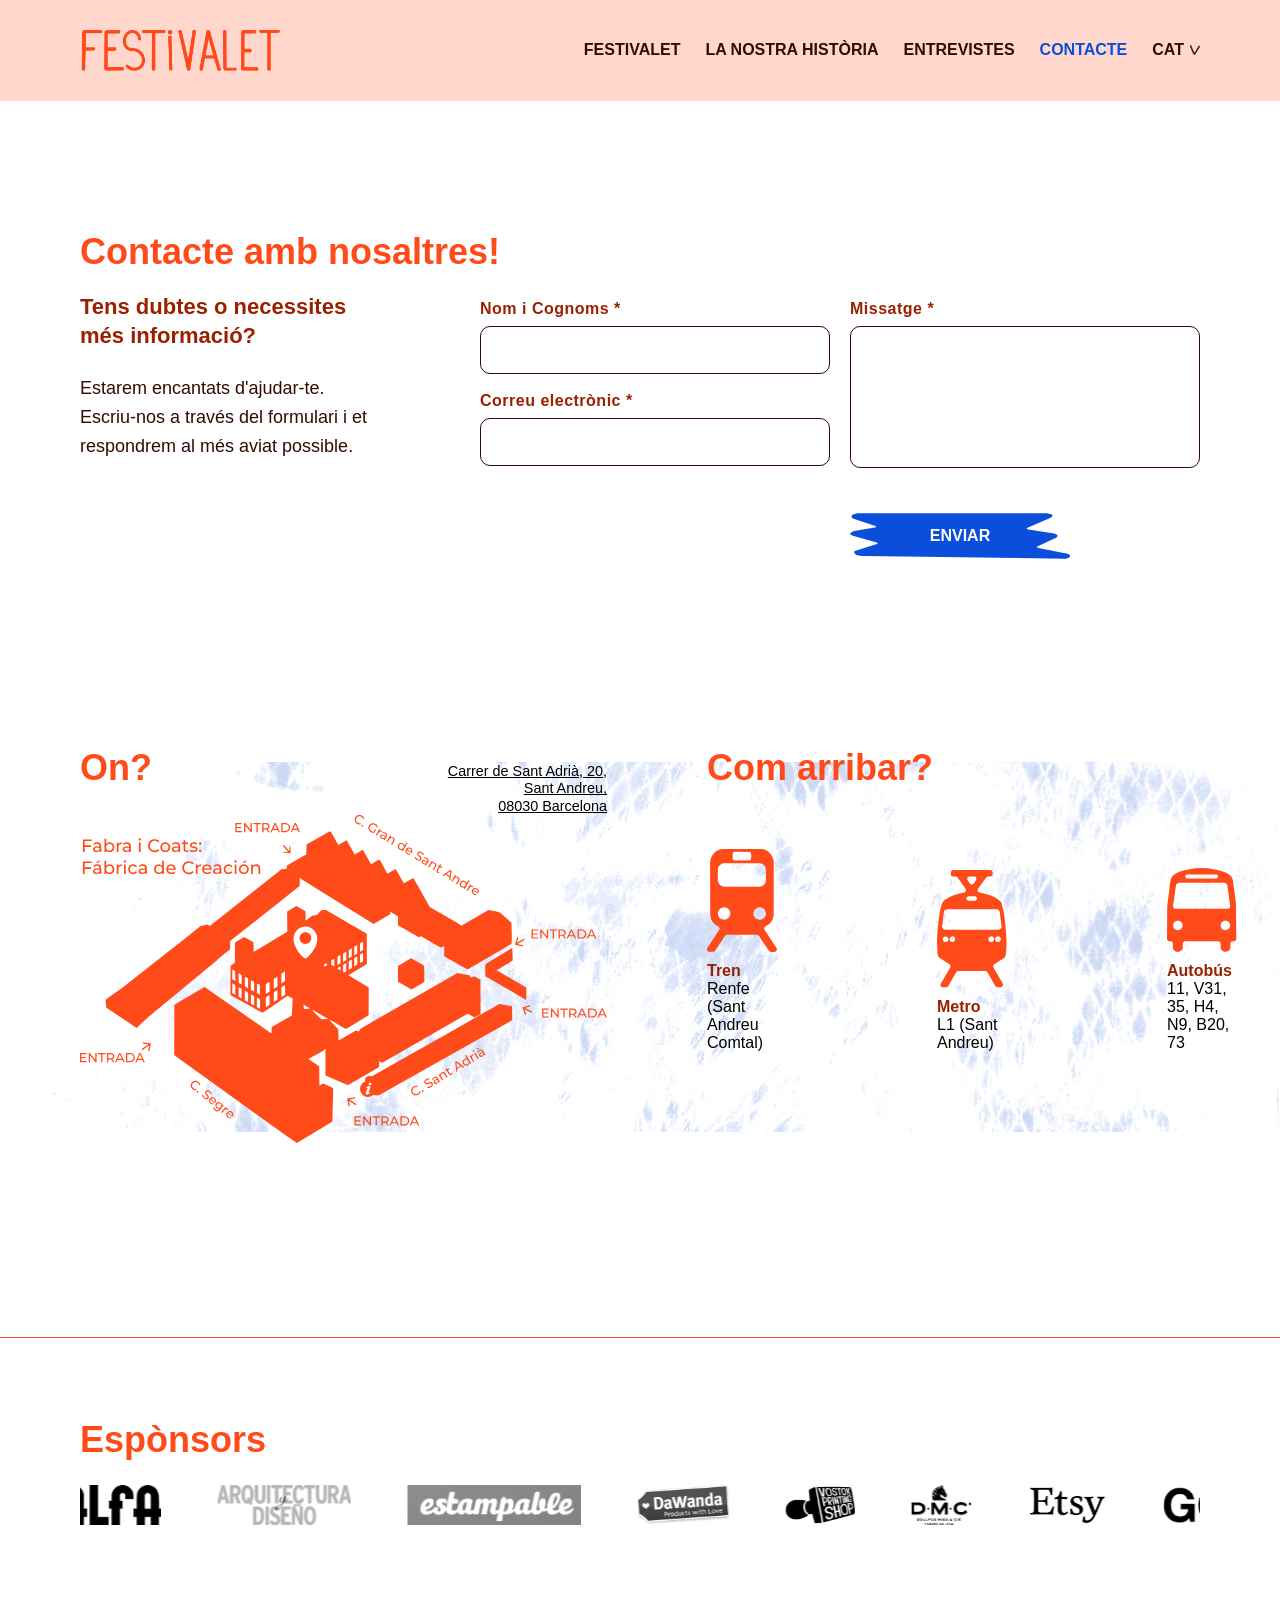
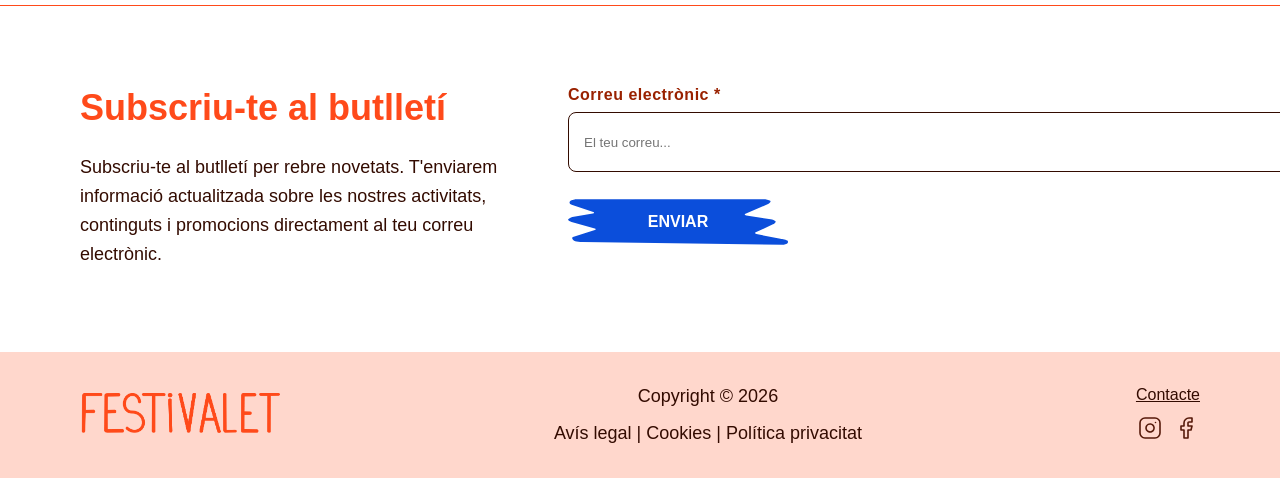
==== html/contacte.html @ 6e9b9a35 "web festivalet" ====
<!DOCTYPE html>
<html lang="en">
    <head>
       <meta charset="UTF-8">
       <meta name="viewport" content="width=device-width, initial-scale=1.0">
       <meta name="description" content="Festivalet - Fira artesanal el 12 i 13 de desembre de 10h a 20h">
       <meta name="author" content="Carlota">
       <title>Festivalet I Del 12 i 13 de desembre de 10h a 20h </title>
        <link rel="canonical" href="https://www.festivalet.cat/">

        <meta property="og:title" content="Festivalet">
        <meta property="og:url" content="https://www.festivalet.cat">
        <meta property="og:image" content="https://www.festivalet.cat/IMATGES/logo.png">

        <link rel="stylesheet" href="../css/contacte.css">
    </head>
    <body>
    
    
<header>
    <div class="logo">
        <a href="../index.html">
            <img src="../logo/logo.png" alt="Festivalet logo">
        </a>
    </div>

    <nav>

        <button class="menu-toggle">
            <span class="bar"></span>
            <span class="bar"></span>
            <span class="bar"></span>
        </button>

        <div class="nav-mobil">
            <ul class="nav-list-mobil">
                <li><a href="festivalet.html">FESTIVALET</a></li>
                <li><a href="historia.html">LA NOSTRA HISTÒRIA</a></li>
                <li><a href="entrevistes.html">ENTREVISTES</a></li>
                <li><a href="contacte.html" class="active">CONTACTE</a></li>
            </ul>
        </div>

        <ul class="nav-list">
            <li><a href="festivalet.html">FESTIVALET</a></li>
            <li><a href="historia.html">LA NOSTRA HISTÒRIA</a></li>
            <li><a href="entrevistes.html">ENTREVISTES</a></li>
            <li><a href="contacte.html" class="active">CONTACTE</a></li>

            <li class="dropdown-idioma">
                <a href="#" class="enllac-idioma">
                    CAT
                    <img src="../home/fletxa.svg" class="mini-icona" alt="Canviar idioma">
                </a>

                <ul class="submenu-idiomes">
                    <li><a href="index_es.html">ESP</a></li>
                    <li><a href="index_en.html">ENG</a></li>
                </ul>
            </li>
        </ul>

    </nav>
</header>
    
    
    
    <div class="contact-container">
    <!-- Columna 1 -->
    <div class="info-section">
        <h2>Contacte amb nosaltres!</h2>
        <sub><strong>Tens dubtes o necessites <br>més informació?</strong></sub>
        <p>Estarem encantats d'ajudar-te. <br>Escriu-nos a través del formulari i et respondrem al més aviat possible.</p>
    </div>

    <form class="form-section">
        <div class="inputs-column">
            <div class="form-group">
                <label>Nom i Cognoms <span>*</span></label>
                <input type="text" required>
            </div>
            <div class="form-group">
                <label>Correu electrònic <span>*</span></label>
                <input type="email" required>
            </div>
        </div>

        <div class="textarea-column">
            <div class="form-group">
                <label>Missatge <span>*</span></label>
                <textarea required></textarea>
            </div>
            
            <div class="button-container">
                <button type="submit" class="btn-custom">ENVIAR</button>
            </div>
        </div>
        <div id="thanksforjoining" class="hidden-message">
            <sub>¡Enviat correctament!</sub> <br>
            <p>Gràcies per sumar-te al Festivalet!</p>
        </div>
    </form>
</div>
   
  <!-- SECCIÓ ON -->
<section class="ubicacio-transport">
  
  <!-- BLOC ESQUERRA: ON -->
  <div class="bloc-esquerra">
    <div class="header-on">
      <h2>On?</h2>
      <address>
        Carrer de Sant Adrià, 20,<br>
        Sant Andreu,<br>
        08030 Barcelona
      </address>
    </div>
    <div class="mapa-isometric">
      <img src="../festivalet/mapa.svg" alt="Mapa">
    </div>
  </div>

  <!-- BLOC DRETA: COM ARRIBAR -->
  <div class="bloc-dreta">
    <h2>Com arribar?</h2>
    <div class="transports-flex">
      <div class="transport-item">
        <img src="../festivalet/tren.svg" class="icona-transport">
        <div class="transport-text"><strong>Tren</strong><span>Renfe (Sant Andreu Comtal)</span></div>
      </div>
      <div class="transport-item">
        <img src="../festivalet/metro.svg" class="icona-transport">
        <div class="transport-text"><strong>Metro</strong><span>L1 (Sant Andreu)</span></div>
      </div>
      <div class="transport-item">
        <img src="../festivalet/bus.svg" class="icona-transport">
        <div class="transport-text"><strong>Autobús</strong><span class="linies-bus">
  11, V31, 35, H4,
 N9, B20, 73
</span></div>
      </div>
    </div>
  </div>

</section>
    
<!-- SPONSORS -->
<section class="sponsors">
    <h2>Espònsors</h2>
    <div class="sponsors-wrapper">
        <div class="logos">
            <img src="../esponsors/esponsors_1.svg">
            <img src="../esponsors/esponsors_2.svg">
            <img src="../esponsors/esponsors_3.svg">
            <img src="../esponsors/esponsors_4.svg">
            <img src="../esponsors/esponsors_5.svg">
            <img src="../esponsors/esponsors_6.svg">
            <img src="../esponsors/esponsors_7.svg">
            <img src="../esponsors/esponsors_8.svg">
            <img src="../esponsors/esponsors_9.svg">
            <img src="../esponsors/esponsors_10.svg">
            <img src="../esponsors/esponsors_11.svg">
            <img src="../esponsors/esponsors_12.svg">
            <img src="../esponsors/esponsors_13.svg">
            <img src="../esponsors/esponsors_14.svg">
            <img src="../esponsors/esponsors_15.svg">
            <img src="../esponsors/esponsors_16.svg">
            <img src="../esponsors/esponsors_17.svg">
        </div>
    </div>
</section>

<!-- NEWLETTER -->
<section class="newsletter">
    <div class="newsletter-left">
        <h2>Subscriu-te al butlletí</h2>
        <p>Subscriu-te al butlletí per rebre novetats. T'enviarem informació actualitzada sobre les nostres activitats, continguts i promocions directament al teu correu electrònic.</p>
    </div>
    
    <div class="newsletter-right">
        <form id="newsletterForm">
            <label for="emailInput">Correu electrònic *</label>
            <div class="form-row">
                <input type="email" id="emailInput" placeholder="El teu correu..." required>
                <button type="submit" class="btn-custom">ENVIAR</button>
            </div>
        </form>

        <p id="thankYouMessage" style="display:none;">
            Gràcies per subscriure-te!
        </p>
    </div>
</section>

<!-- FOTTER -->
<footer>
    <div class="footer-left">
        <a href="../index.html">
            <img src="../logo/logo.png" alt="Festivalet logo">
        </a>
    </div>

    <div class="footer-center">
        <p>Copyright © 2026</p>
        <p>
        <a href="error.html" class="footer-link">Avís legal</a> | 
        <a href="error.html" class="footer-link">Cookies</a> | 
        <a href="error.html" class="footer-link">Política privacitat</a>
    </p>
    </div>

    <div class="footer-right">
        <a href="contacte.html" class="footer-link">Contacte</a>
        <div class="social-icons">
            <a href="https://www.instagram.com/festivaletbcn/" target="_blank" rel="noopener noreferrer">
                <img src="../icones/instagram.svg" alt="Instagram">
            </a>
            <a href="https://www.facebook.com/festivalet" target="_blank" rel="noopener noreferrer">
                <img src="../icones/facebook.svg" alt="Facebook">
            </a>
        </div>
    </div>
</footer>

<script src="../jss/contacte.js"></script>
       
       
        
    </body>
</html>
---- css/contacte.css ----
/* =========================================
   VARIABLES I CONFIGURACIÓ GENERAL
   ========================================= */
:root {
  --marro-fosc: #330B00;
  --taronja-viu: #FF4A1A;
  --blanc: #FFFFFF;
  --teula: #992100;
  --carn-clar: #FFD7CC;
  --blau-electric: #0B4EDB;
  --blau-clar: #CFDDFC;
}

* {
  margin: 0;
  padding: 0;
  box-sizing: border-box;
}

html,
body {
  width: 100%;
  overflow-x: hidden;
}

body {
  font-family: 'Montserrat', sans-serif;
}

.btn-custom {
  width: 180px;
  height: 52px;
  margin-top: 20px;
  margin-bottom: 20px;
  background-image: url("../icones/boto.svg");
  background-size: contain;
  background-position: center;
  background-repeat: no-repeat;
  border: none;
  background-color: transparent;
  display: flex;
  align-items: center;
  justify-content: center;
  color: white;
  font-size: 14px;
  font-weight: 700;
  text-decoration: none;
  cursor: pointer;
  transition: transform 0.3s ease,
              opacity 0.3s ease,
              filter 0.3s ease;
}

.info-icon {
  width: 80px;
  height: auto;
  margin-top: 20px;
  margin-bottom: 20px;
  display: block;
  cursor: pointer;
  transition: transform 0.3s ease,
              opacity 0.3s ease,
              filter 0.3s ease;
}

.info-icon:hover {
  transform: scale(1.05);
  opacity: 0.9;
}

.btn-custom,
.wrapper-centrat {
  width: 180px;
  height: 52px;
  margin-top: 20px;
  margin-bottom: 20px;
  background-image: url("../icones/boto.svg");
  background-size: contain;
  background-position: center;
  background-repeat: no-repeat;
  border: none;
  background-color: transparent;
  display: flex;
  align-items: center;
  justify-content: center;
  color: white;
  font-size: 14px;
  font-weight: 700;
  text-decoration: none;
  cursor: pointer;
  transition: transform 0.3s ease,
              opacity 0.3s ease,
              filter 0.3s ease;
}

.wrapper-centrat {
  margin-left: auto;
  margin-right: auto;
}

a {
  color: var(--marro-fosc);
  transition: color 0.3s ease;
}

a:hover {
  color: var(--taronja-viu);
}

/* =========================================
   CONTENIDOR GLOBAL
   ========================================= */

:root {
  --marge-lateral: 80px;
  --espai-seccions: 80px;
}

/* =========================================
   MARGES GLOBALS
   ========================================= */

section,
footer {
  padding-left: var(--marge-lateral);
  padding-right: var(--marge-lateral);
}

section {
  padding-top: var(--espai-seccions);
  padding-bottom: var(--espai-seccions);
}

header {
  padding: 30px var(--marge-lateral);
}

/* =========================================
   ESTILS TEXTOS GENERALS
   ========================================= */
h1 {
  color: var(--blanc);
  font-size: 100px;
  font-weight: 700;
  line-height: 1.1;
  margin-bottom: 24px;
  text-transform: lowercase !important;
}

h2 {
  color: var(--taronja-viu);
  font-size: 36px;
  font-weight: 600;
  margin-bottom: 24px;
  text-align: left;
  line-height: 1.2;
}

sub {
  color: var(--teula);
  font-size: 22px;
  font-weight: 600;
  margin-bottom: 24px;
  display: block;
  text-align: center;
  line-height: 1.3;
}

label {
  color: var(--teula);
  font-size: 16px;
  font-weight: 600;
  margin-bottom: 8px;
  display: block;
  letter-spacing: 0.5px;
}

p {
  color: var(--marro-fosc);
  font-size: 18px;
  font-weight: 400;
  margin-bottom: 20px;
  line-height: 1.6;
}

p:last-child,
h2:last-child {
  margin-bottom: 0;
}

.date,
figcaption {
  font-size: 16px;
  font-weight: 600;
  color: var(--taronja-viu);
  text-transform: uppercase;
  letter-spacing: 1px;
}

/* =========================================
  HEADER I NAVEGACIÓ
   ========================================= */
header {
  background-color: var(--carn-clar);
  display: flex;
  justify-content: space-between;
  align-items: center;
  padding: 30px 80px; 
  position: fixed; 
  top: 0; 
  left: 0;
  width: 100%;
  z-index: 1000;
  box-sizing: border-box; 
}

.logo img {
  max-width: 200px;
  height: auto;
  display: block;
}

.logo a {
  display: block;
  text-decoration: none;
  border: none;
  outline: none;
}

.logo img {
  cursor: pointer;
}

nav ul {
  display: flex;
  align-items: center;
  list-style: none;
}

nav ul li {
  margin-left: 25px;
  position: relative;
}

nav ul li a {
  text-decoration: none;
  font-size: 16px;
  font-weight: 600;
  color: var(--marro-fosc);
  transition: color 0.3s ease; 
}

nav ul li a:hover {
  color: var(--blau-electric);
}

.nav-list {
  display: flex;
  align-items: center;
  list-style: none;
}

.nav-list li {
  margin-left: 25px;
}

.nav-list li a.active, 
.nav-list-mobil li a.active {
  color: var(--blau-electric) !important;
  font-weight: 600;
}

.dropdown-idioma:hover .enllac-idioma {
  color: var(--blau-electric);
}

.enllac-idioma {
  display: flex;
  align-items: center;
  cursor: pointer;
}

.mini-icona {
  width: 10px;
  margin-left: 6px;
  transition: transform 0.3s;
}

.submenu-idiomes {
  display: none;
  position: absolute;
  top: 100%;
  right: 0;
  background-color: var(--carn-clar);
  list-style: none;
  padding: 10px 0;
  min-width: 80px;
  border-radius: 4px;
}

.submenu-idiomes li a {
  padding: 8px 15px;
  display: block;
  text-decoration: none;
  color: inherit;
  transition: color 0.3s ease; 
}

.submenu-idiomes li a:hover {
  background-color: transparent;
  color: var(--blau-electric); 
}

.dropdown-idioma:hover .submenu-idiomes {
  display: block;
}

.dropdown-idioma:hover .mini-icona {
  transform: rotate(180deg);
}

.menu-toggle, .nav-mobil {
  display: none;
}


/* =========================================
   SECCIÓ CONTACTE
   ========================================= */

.contact-container {
  display: flex;
  justify-content: space-between;
  align-items: flex-start;
  gap: 40px;
  padding-left: var(--marge-lateral);
  padding-right: var(--marge-lateral);
  padding-top: var(--espai-seccions);
  padding-bottom: var(--espai-seccions);
  margin-top: 150px;
}

/* TEXT ESQUERRA */

.info-section {
  flex: 1;
  max-width: 360px;
}

.info-section h2 {
  color: var(--taronja-viu);
  margin-bottom: 20px;
  font-weight: 600;
  white-space: nowrap;
}

.info-section sub {
  display: block;
  color: var(--teula);
  margin-bottom: 24px;
  text-align: left;
  font-weight: 500;
}

.info-section p {
  color: var(--marro-fosc);
}

/* =========================================
   FORMULARI
   ========================================= */

.form-section {
  flex: 2.5;
  display: grid;
  grid-template-columns: 1fr 1fr;
  gap: 20px;
  width: 100%;
  margin-top: 70px;
}

/* COLUMNES */

.inputs-column,
.textarea-column {
  display: flex;
  flex-direction: column;
  gap: 18px;
}

/* LABELS */

.form-group label {
  color: var(--teula);
  font-size: 16px;
  font-weight: 600;
  margin-bottom: 8px;
  display: block;
}

/* INPUTS */

.form-section input,
.form-section textarea {
  width: 100%;
  border: 1px solid var(--marro-fosc);
  border-radius: 10px;
  padding: 14px 16px;
  background: transparent;
  font-size: 16px;
  font-family: inherit;
  outline: none;
  box-sizing: border-box;
}

.form-section input:focus,
.form-section textarea:focus {
  border-color: var(--blau-electric);
}

/* TEXTAREA */

.form-section textarea {
  height: 142px;
  resize: none;
}

/* BOTÓ */

.button-container {
  display: flex;
  justify-content: flex-start;
  margin-top: -4px;
}

.btn-custom {
  width: 220px;
  height: 60px;
  background-image: url("../icones/boto.svg");
  background-size: 100% 100%;
  background-repeat: no-repeat;
  background-color: transparent;
  border: none;
  color: var(--blanc);
  font-size: 16px;
  font-weight: 700;
  cursor: pointer;
  display: flex;
  align-items: center;
  justify-content: center;
}

.btn-custom:hover {
  opacity: 0.8;
}

/* MISSATGE */

#thanksforjoining {
  display: none;
  flex-direction: column;
  align-items: flex-start;
  gap: 0;
  margin-top: 40px;
}

#thanksforjoining h3,
#thanksforjoining p {
  margin: 0;
}

/* =========================================
   UBICACIÓ TRANSPORT
   ========================================= */
.ubicacio-transport {
  display: flex;
  flex-direction: row;
  justify-content: flex-start; 
  align-items: flex-start;
  gap: 100px !important; 
  background-image: url('../festivalet/fons.svg');
  background-size: contain;
  background-repeat: no-repeat;
  background-position: center;
  padding-top: var(--espai-seccions);
  padding-bottom: var(--espai-seccions);
  min-height: 400px;
  text-align: left;
}

.header-inline {
  display: flex;
  align-items: flex-start;
  gap: 5px;
  margin-bottom: 20px;
}

.columna-on, .columna-arribar {
  flex: 1; 
}

address {
  font-style: normal;
  text-decoration: underline;
  font-size: 0.9rem;
  line-height: 1.2;
  text-align: right;
  margin-top: -50px;    
  margin-left: 350px;
  display: block;
}

.transports-flex {
  display: flex;
  flex-wrap: nowrap; 
  gap: 160px;
  margin-top: 60px; 
  align-items: flex-end;
}

.transport-item {
  display: flex;
  flex-direction: column;
  align-items: flex-start;
  gap: 10px;
}

.icona-transport {
  width: 70px;
  height: auto;
}

.transport-text strong {
  display: block;
  color: var(--teula);
}

/* =========================================
   SPONSORS
   ========================================= */
.sponsors {
  border-top: 1px solid var(--taronja-viu);
  margin-top: 110px;
}

.sponsors-wrapper {
  overflow: hidden;
}

.logos {
  display: flex;
  gap: 56px;
  width: max-content;
}

.logos img {
  height: 40px;
}

@keyframes sponsors-scroll {
  from {
    transform: translateX(0);
  }

  to {
    transform: translateX(-50%);
  }
}

/* =========================================
   NEWSLETTER
   ========================================= */
.newsletter {
  display: flex;
  gap: 40px;

  border-top: 1px solid var(--taronja-viu);
}

.newsletter-left {
  flex: 0 0 40%;
}

.newsletter-right {
  flex: 1;
  max-width: 500px;
}

.newsletter-right input {
  width: 174%;
  height: 60px;
  border: 1px solid var(--marro-fosc);
  border-radius: 8px;
  padding: 0 15px;
}

/* =========================================
   FOOTER
   ========================================= */
footer {
  background-color: var(--carn-clar);
  display: flex;
  justify-content: space-between;
  align-items: center;
  padding: 30px 80px;
}

.footer-left img {
  width: 200px;
  height: auto;
}

.footer-center {
  display: flex;
  flex-direction: column;
  align-items: center;
  justify-content: center;
  text-align: center;
  gap: 8px;
}

.footer-center p {
  margin: 0;
}

.footer-center a {
  color: var(--marro-fosc);
  text-decoration: none;
  transition: color 0.3s ease;
}

.footer-center a:hover {
  color: var(--taronja-viu);
}

.footer-right {
  display: flex;
  flex-direction: column;
  align-items: center;
  justify-content: center;
  gap: 12px;
  text-align: center;
}

.social-icons {
  display: flex;
  align-items: center;
  justify-content: center;
  gap: 12px;
}

@media screen and (max-width: 1024px) and (min-width: 431px) {

  header,
  section,
  footer,
  .festivalet,
  .festivalet-entrada,
  .festivalet-participants,
  .festivalet-gastronomia,
  .ubicacio-transport,
  .allotjaments-section,
  .faqs-section,
  .newsletter,
  .contact-container,
  .sponsors,
  .footer {
    padding-left: 40px !important;
    padding-right: 40px !important;
    margin-left: 0;
    margin-right: 0;
  }

  header {
    display: flex;
    justify-content: space-between;
    align-items: center;

    height: 70px;
    width: 100%;

    padding-left: 40px !important;
    padding-right: 40px !important;

    position: fixed;
    top: 0;
    left: 0;

    background-color: var(--carn-clar);

    z-index: 2001;

    box-sizing: border-box;
  }

  .logo img {
    width: clamp(150px, 18vw, 190px);
    max-width: 190px;
    height: auto;
  }

  .nav-list {
    display: flex !important;
    align-items: center;
    justify-content: flex-end;

    gap: clamp(10px, 2vw, 22px);

    list-style: none;

    margin: 0;
    padding: 0;
  }

  .nav-list li {
    margin: 0;
  }

  .nav-list li a {
    font-size: clamp(11px, 1.3vw, 13px);

    text-decoration: none;
    color: var(--marro-fosc);

    font-weight: 600;
    text-transform: uppercase;
  }

  .menu-toggle,
  .nav-mobil {
    display: none !important;
  }

  .contact-container {
    display: block;

    padding: 20px 80px 50px 80px;

    margin-top: 170px;
  }

  .info-section {
    max-width: 100%;
  }

  .info-section h2 {
    font-size: 36px;

    white-space: normal;

    margin-bottom: 18px;
  }

  .info-section sub {
    text-align: left;

    font-size: 18px;

    margin-bottom: 18px;
  }

  .info-section p {
    font-size: 16px;

    max-width: 850px;
  }

  .form-section {
    display: grid;

    grid-template-columns: 1fr 1fr;

    gap: 24px;

    margin-top: 45px;
  }

  .form-section textarea {
    height: 138px;
  }

  .button-container {
    justify-content: flex-start;

    margin-top: 0;
  }

  #thanksforjoining {
    display: none;
  }

  /* =========================================
     UBICACIÓ I TRANSPORT
     ========================================= */

  .ubicacio-transport {
    display: flex;
    flex-direction: column;

    gap: clamp(80px, 12vw, 180px);

    margin-top: 40px;

    padding-bottom: 40px;

    padding-left: clamp(8px, 2vw, 20px);
    padding-right: clamp(8px, 2vw, 20px);

    overflow: hidden;

    box-sizing: border-box;

    background-image: url('../contacte/fons.svg');
    background-size: cover;
    background-position: center;
    background-repeat: no-repeat;
  }

  /* ON */

  .header-inline {
    display: grid;

    grid-template-columns: 1fr auto 1fr;

    align-items: start;

    width: 100%;
    max-width: 900px;

    margin-bottom: clamp(40px, 8vw, 120px);
  }

  /* TÍTOL */

  .header-inline h2 {
    justify-self: start;

    margin: 0;
    margin-left: 40px;
  }

  /* ADREÇA */

  address {
    justify-self: end;

    margin-left: auto;
    margin-right: -250px;

    max-width: 220px;

    text-align: right;
    line-height: 1.3;

    font-style: normal;

    margin-top: -60px;
  }

  /* MAPA */

  .mapa-isometric {
    display: flex;
    justify-content: center;

    width: 100%;

    margin-left: 130px;
  }

  .mapa-isometric img {
    width: min(420px, 95%);
    height: auto;

    display: block;
  }

  /* COM ARRIBAR */

  .columna-arribar {
    margin-top: clamp(60px, 10vw, 160px);
  }

  /* TRANSPORTS */

  .transports-flex {
    display: flex;

    justify-content: space-between;
    align-items: flex-end;

    flex-wrap: nowrap;

    width: 100%;

    padding-left: clamp(30px, 6vw, 140px);
    padding-right: clamp(30px, 6vw, 140px);

    margin-top: 60px;
  }

  /* COLOR TREN METRO BUS */

  .transport-text strong {
    color: var(--teula);
  }

  /* ITEMS */

  .transport-item {
    flex: 0 1 auto;

    min-width: 90px;
    max-width: 180px;

    display: flex;
    flex-direction: column;
    align-items: center;

    text-align: center;
  }

  /* ICONES FIXES */

  .icona-transport {
    width: clamp(60px, 8vw, 90px);

    height: auto;
  }

  /* =========================================
     NEWSLETTER
     ========================================= */

  .newsletter {
    display: flex !important;
    flex-direction: column !important;

    gap: 40px;

    padding-top: 50px;
    padding-bottom: 50px !important;
  }

  .newsletter-left,
  .newsletter-right {
    width: 100%;
    max-width: 100%;
  }

  .newsletter-right {
    margin-top: 0;
  }

  .newsletter-right input {
    width: 100%;
  }

  /* --- BOTONS --- */

  .btn-custom,
  .wrapper-centrat {
    width: 220px;
    height: 65px;
  }

  .btn-custom:hover,
  .wrapper-centrat:hover {
    filter: brightness(1.1);
  }

  .info-icon:hover {
    transform: scale(1.08);
  }
}


@media (max-width: 430px) {

  /* =========================================
     AJUSTOS GENERALS
     ========================================= */

  header,
  section,
  footer,
  .festivalet,
  .fira,
  .entrevistes,
  .sponsors,
  .newsletter {
    padding-left: 20px !important;
    padding-right: 20px !important;
    width: 100% !important;
    box-sizing: border-box !important;
  }

  h1 {
    font-size: 35px;
    word-wrap: break-word;
  }

  h2 {
    font-size: 28px;
    line-height: 1.2;
  }

  p {
    font-size: 16px;
  }

  sub {
    display: block;
    color: var(--teula);
    font-size: 20px;
    font-weight: 600;
    line-height: 1.2;
    text-align: center;
    margin-bottom: 20px;
    padding: 0;
  }

  label {
    display: block;
    color: var(--teula);
    font-size: 15px;
    font-weight: 600;
    line-height: 1.4;
    letter-spacing: 0.3px;
    margin-bottom: 6px;
    padding: 0;
  }

  .text-ordinador {
    display: none !important;
  }

  .text-mobil {
    display: block !important;
  }

  section,
  .seccio-on,
  .seccio-arribar,
  .contact-container {
    margin-bottom: 80px !important;
  }

  /* =========================================
     LOGO NAV
     ========================================= */

  .logo img {
    width: 150px;
    max-width: 150px;
  }

  .nav-list {
    display: none !important;
  }

  /* =========================================
     HEADER
     ========================================= */

  header {
    display: flex;
    justify-content: space-between;
    align-items: center;
    height: 65px;
    position: fixed;
    background-color: var(--carn-clar);
    z-index: 2001;
  }

  .menu-toggle {
    display: flex;
    flex-direction: column;
    justify-content: space-between;
    width: 25px;
    height: 18px;
    background: transparent;
    border: none;
    cursor: pointer;
    padding: 0;
    position: relative;
    z-index: 2005;
  }

  .menu-toggle .bar {
    display: block;
    width: 100%;
    height: 2px;
    background-color: var(--marro-fosc);
    border-radius: 5px;
    transition: all 0.3s ease-in-out;
  }

  .menu-toggle.active .bar:nth-child(1) {
    transform: translateY(8px) rotate(45deg);
  }

  .menu-toggle.active .bar:nth-child(2) {
    opacity: 0;
  }

  .menu-toggle.active .bar:nth-child(3) {
    transform: translateY(-8px) rotate(-45deg);
  }

  .nav-mobil {
    position: absolute;
    top: 65px;
    left: 0;
    width: 100%;
    background-color: var(--carn-clar);
    display: flex;
    flex-direction: column;
    align-items: center;
    max-height: 0;
    overflow: hidden;
    opacity: 0;
    transition:
      max-height 0.5s ease-in-out,
      opacity 0.3s ease;
    pointer-events: none;
    z-index: 2000;
  }

  .nav-mobil.active {
    max-height: 500px;
    opacity: 1;
    pointer-events: auto;
    padding: 40px 0;
    border-bottom-left-radius: 24px;
    border-bottom-right-radius: 24px;
  }

  .nav-list-mobil {
    list-style: none;
    padding: 0;
    margin: 0;
    display: flex;
    flex-direction: column;
    gap: 30px;
    text-align: center;
  }

  .nav-list-mobil li a {
    display: block;
    text-decoration: none;
    color: var(--marro-fosc) !important;
    font-size: 18px;
    font-weight: 600;
    text-transform: uppercase;
    transition: all 0.3s ease;
  }

  .nav-list-mobil li a:hover,
  .nav-list-mobil li a:active {
    color: var(--blau-electric) !important;
    transform: scale(1.05);
  }

  /* =========================================
     UBICACIÓ I TRANSPORT
     ========================================= */

  .ubicacio-transport {
    display: flex;
    flex-direction: column;
    align-items: center;
    text-align: center;
    width: 100%;
    padding: 80px 40px;
    overflow: hidden;

    background-image: url('../contacte/fons.svg');
    background-size: cover;
    background-position: center;
    background-repeat: no-repeat;
  }

  .header-on {
    display: flex;
    flex-direction: column;
    align-items: center;
    width: 100%;
    margin-bottom: 30px;
    padding: 0 10px;
  }

  .header-on h2,
  .bloc-dreta h2 {
    color: var(--taronja-viu);
    font-size: 2.2rem !important;
    line-height: 1.1;
    margin: 0 0 10px 0;
    word-wrap: break-word;
    overflow-wrap: break-word;
    width: 100%;
    margin-left: 120px;
  }

  .header-on address {
    text-align: right;
    align-self: flex-end;
    font-style: normal;
    text-decoration: underline;
    font-size: 0.95rem;
    line-height: 1.4;
    color: var(--marro-fosc);
    width: 100%;
    max-width: 250px;
    margin-right: 60px;
  }

  .mapa-isometric {
    width: 100%;
    max-width: 400px;
    display: flex;
    justify-content: center;
    margin: 40px auto;
  }

  .mapa-isometric img {
    width: 90%;
    height: auto;
    display: block;
    object-fit: contain;
  }

  .bloc-dreta {
    display: flex;
    flex-direction: column;
    align-items: center;
    width: 100%;
  }

  .transports-flex {
    display: flex;
    flex-direction: row;
    overflow-x: auto;
    scroll-snap-type: x mandatory;
    -webkit-overflow-scrolling: touch;
    scrollbar-width: none;
    width: 100%;
    margin: 0;
    padding-bottom: 20px;
  }

  .transports-flex::-webkit-scrollbar {
    display: none;
  }

  .transport-item {
    flex: 0 0 100%;
    scroll-snap-align: center;
    display: flex;
    flex-direction: column;
    align-items: center;
    text-align: center;
    padding: 0 20px;
    box-sizing: border-box;
  }

  .icona-transport {
    width: 70px;
    height: auto;
    margin-bottom: 15px;
  }

  .transport-text strong {
    display: block;
    font-size: 1.3rem;
    margin-bottom: 5px;
    color: var(--teula);
  }

  .transport-text span {
    font-size: 0.95rem;
    color: var(--marro-fosc);
  }

  .bloc-dreta::after {
    content: "";
    display: block;
    width: 90px;
    height: 15px;
    margin: 15px auto 0 auto;
    background-repeat: no-repeat;
    background-size: 15px 15px;

    background-image:
      radial-gradient(circle, var(--taronja-viu) 5px, transparent 6px),
      radial-gradient(circle, var(--carn-clar) 5px, transparent 6px),
      radial-gradient(circle, var(--carn-clar) 5px, transparent 6px);

    background-position:
      15px center,
      45px center,
      75px center;

    transition: none !important;
  }

  .bloc-dreta.actiu-2::after {
    background-image:
      radial-gradient(circle, var(--carn-clar) 5px, transparent 6px),
      radial-gradient(circle, var(--taronja-viu) 5px, transparent 6px),
      radial-gradient(circle, var(--carn-clar) 5px, transparent 6px);
  }

  .bloc-dreta.actiu-3::after {
    background-image:
      radial-gradient(circle, var(--carn-clar) 5px, transparent 6px),
      radial-gradient(circle, var(--carn-clar) 5px, transparent 6px),
      radial-gradient(circle, var(--taronja-viu) 5px, transparent 6px);
  }

  /* =========================================
     SECCIÓ CONTACTE
     ========================================= */

  .contact-container {
    display: flex;
    flex-direction: column;
    padding: 20px;
    gap: 10px;
    margin-bottom: 80px !important;
  }

  .info-section h2 {
    margin-top: 0;
    margin-bottom: 20px;
  }

  .info-section sub {
    display: block;
    color: var(--teula);
    font-size: 20px;
    font-weight: 600;
    line-height: 1.3;
    text-align: left;
    margin-bottom: 20px;
    padding: 0;
  }

  .info-section p {
    text-align: left;
    margin-bottom: 10px;
    color: var(--marro-fosc);
    line-height: 1.5;
  }

  .form-section {
    display: flex;
    flex-direction: column;
    gap: 15px;
    width: 100%;
    margin-top: 0;
  }

  .form-group {
    display: flex;
    flex-direction: column;
    gap: 6px;
  }

  .form-group label {
    margin-bottom: 2px;
    color: var(--teula);
    font-weight: 600;
    font-size: 14px;
  }

  .form-group input,
  .form-group textarea {
    background-color: var(--blanc);
    border: 1px solid var(--marro-fosc);
    color: var(--marro-fosc);
    width: 100%;
    padding: 14px;
    border-radius: 12px;
    font-size: 16px;
    box-sizing: border-box;
  }

  .form-group textarea {
    height: 100px;
    resize: none;
  }

  .button-container {
    display: flex;
    justify-content: flex-start;
    margin-top: 5px;
  }

  .submit-btn {
    width: 100%;
    max-width: 280px;
    padding: 15px 40px;
    font-size: 16px;
    color: var(--blanc);
    background-color: var(--teula);
    border: none;
    border-radius: 50px;
    cursor: pointer;
    font-weight: bold;
    text-align: center;
  }

  .hidden-message,
  #thanksforjoining {
    display: none;
    padding: 30px;
    border-radius: 20px;
    flex-direction: column;
    align-items: center;
    text-align: center;
    gap: 10px;
    margin-top: 20px;
    background-color: var(--carn-clar);
    width: 100%;
    box-sizing: border-box;
  }

  #thanksforjoining h3 {
    color: var(--teula);
    font-size: 22px;
    margin: 0;
  }

  #thanksforjoining p {
    color: var(--marro-fosc);
    margin: 0;
  }

  /* =========================================
     SPONSORS
     ========================================= */

  .sponsors {
    padding-top: 20px;
    padding-bottom: 10px !important;
    margin-bottom: 20px !important;
  }

  .logos {
    display: flex;
    flex-wrap: wrap;
    justify-content: center;
    gap: 30px;
  }

  .logos img {
    height: 28px;
    width: auto;
    object-fit: contain;
  }

  /* =========================================
     NEWSLETTER
     ========================================= */

  .newsletter {
    display: flex !important;
    flex-direction: column !important;
    gap: 30px;
    padding-top: 50px;
    padding-bottom: 0 !important;
    margin-bottom: 30px !important;
  }

  .newsletter-left,
  .newsletter-right {
    width: 100%;
    max-width: 100%;
  }

  .newsletter-right {
    margin-top: 0;
  }

  .newsletter-form-group {
    display: flex;
    flex-direction: column;
    gap: 15px;
  }

  .newsletter-right input {
    width: 100%;
    height: 60px;
    border: 1px solid var(--marro-fosc);
  }

  .veure {
    width: 100%;
    min-width: unset;
    text-align: center;
  }

  .btn-custom {
    width: 220px !important;
    margin-left: 0 !important;
    margin-right: auto !important;
  }

  /* =========================================
     FOOTER
     ========================================= */

  footer {
    flex-direction: column;
    gap: 30px;
    text-align: center;
  }

  .footer-left img {
    margin: 0 auto;
    width: 150px;
  }

  .footer-center,
  .footer-right {
    align-items: center;
  }
}
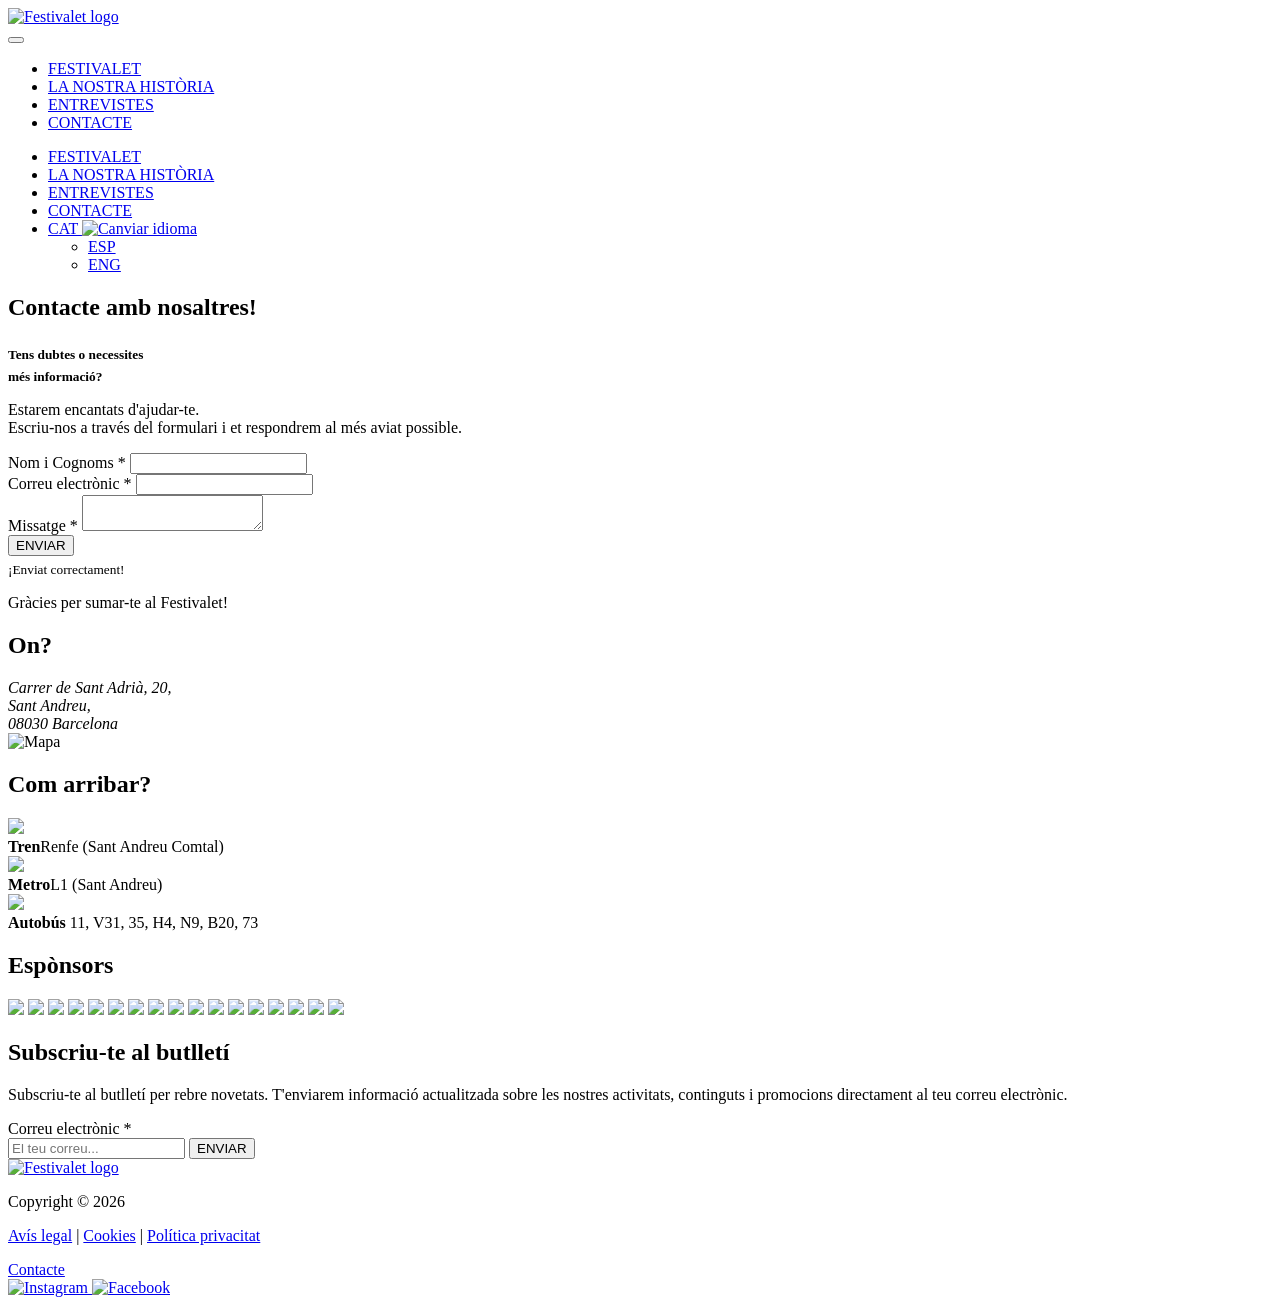
==== commit 9b60a7bb: "web festivalet" ====
--- a/html/contacte.html
+++ b/html/contacte.html
@@ -12,7 +12,7 @@
         <meta property="og:url" content="https://www.festivalet.cat">
         <meta property="og:image" content="https://www.festivalet.cat/IMATGES/logo.png">
 
-        <link rel="stylesheet" href="../css/contacte.css">
+        <link rel="stylesheet" href="css/contacte.css">
     </head>
     <body>
     
@@ -20,7 +20,7 @@
 <header>
     <div class="logo">
         <a href="../index.html">
-            <img src="../logo/logo.png" alt="Festivalet logo">
+            <img src="logo/logo.png" alt="Festivalet logo">
         </a>
     </div>
 
@@ -50,7 +50,7 @@
             <li class="dropdown-idioma">
                 <a href="#" class="enllac-idioma">
                     CAT
-                    <img src="../home/fletxa.svg" class="mini-icona" alt="Canviar idioma">
+                    <img src="home/fletxa.svg" class="mini-icona" alt="Canviar idioma">
                 </a>
 
                 <ul class="submenu-idiomes">
@@ -116,7 +116,7 @@
       </address>
     </div>
     <div class="mapa-isometric">
-      <img src="../festivalet/mapa.svg" alt="Mapa">
+      <img src="festivalet/mapa.svg" alt="Mapa">
     </div>
   </div>
 
@@ -125,15 +125,15 @@
     <h2>Com arribar?</h2>
     <div class="transports-flex">
       <div class="transport-item">
-        <img src="../festivalet/tren.svg" class="icona-transport">
+        <img src="festivalet/tren.svg" class="icona-transport">
         <div class="transport-text"><strong>Tren</strong><span>Renfe (Sant Andreu Comtal)</span></div>
       </div>
       <div class="transport-item">
-        <img src="../festivalet/metro.svg" class="icona-transport">
+        <img src="festivalet/metro.svg" class="icona-transport">
         <div class="transport-text"><strong>Metro</strong><span>L1 (Sant Andreu)</span></div>
       </div>
       <div class="transport-item">
-        <img src="../festivalet/bus.svg" class="icona-transport">
+        <img src="festivalet/bus.svg" class="icona-transport">
         <div class="transport-text"><strong>Autobús</strong><span class="linies-bus">
   11, V31, 35, H4,
  N9, B20, 73
@@ -149,23 +149,23 @@
     <h2>Espònsors</h2>
     <div class="sponsors-wrapper">
         <div class="logos">
-            <img src="../esponsors/esponsors_1.svg">
-            <img src="../esponsors/esponsors_2.svg">
-            <img src="../esponsors/esponsors_3.svg">
-            <img src="../esponsors/esponsors_4.svg">
-            <img src="../esponsors/esponsors_5.svg">
-            <img src="../esponsors/esponsors_6.svg">
-            <img src="../esponsors/esponsors_7.svg">
-            <img src="../esponsors/esponsors_8.svg">
-            <img src="../esponsors/esponsors_9.svg">
-            <img src="../esponsors/esponsors_10.svg">
-            <img src="../esponsors/esponsors_11.svg">
-            <img src="../esponsors/esponsors_12.svg">
-            <img src="../esponsors/esponsors_13.svg">
-            <img src="../esponsors/esponsors_14.svg">
-            <img src="../esponsors/esponsors_15.svg">
-            <img src="../esponsors/esponsors_16.svg">
-            <img src="../esponsors/esponsors_17.svg">
+            <img src="esponsors/esponsors_1.svg">
+            <img src="esponsors/esponsors_2.svg">
+            <img src="esponsors/esponsors_3.svg">
+            <img src="esponsors/esponsors_4.svg">
+            <img src="esponsors/esponsors_5.svg">
+            <img src="esponsors/esponsors_6.svg">
+            <img src="esponsors/esponsors_7.svg">
+            <img src="esponsors/esponsors_8.svg">
+            <img src="esponsors/esponsors_9.svg">
+            <img src="esponsors/esponsors_10.svg">
+            <img src="esponsors/esponsors_11.svg">
+            <img src="esponsors/esponsors_12.svg">
+            <img src="esponsors/esponsors_13.svg">
+            <img src="esponsors/esponsors_14.svg">
+            <img src="esponsors/esponsors_15.svg">
+            <img src="esponsors/esponsors_16.svg">
+            <img src="esponsors/esponsors_17.svg">
         </div>
     </div>
 </section>
@@ -195,8 +195,8 @@
 <!-- FOTTER -->
 <footer>
     <div class="footer-left">
-        <a href="../index.html">
-            <img src="../logo/logo.png" alt="Festivalet logo">
+        <a href="index.html">
+            <img src="logo/logo.png" alt="Festivalet logo">
         </a>
     </div>
 
@@ -213,16 +213,16 @@
         <a href="contacte.html" class="footer-link">Contacte</a>
         <div class="social-icons">
             <a href="https://www.instagram.com/festivaletbcn/" target="_blank" rel="noopener noreferrer">
-                <img src="../icones/instagram.svg" alt="Instagram">
+                <img src="icones/instagram.svg" alt="Instagram">
             </a>
             <a href="https://www.facebook.com/festivalet" target="_blank" rel="noopener noreferrer">
-                <img src="../icones/facebook.svg" alt="Facebook">
+                <img src="icones/facebook.svg" alt="Facebook">
             </a>
         </div>
     </div>
 </footer>
 
-<script src="../jss/contacte.js"></script>
+<script src="jss/contacte.js"></script>
        
        
         
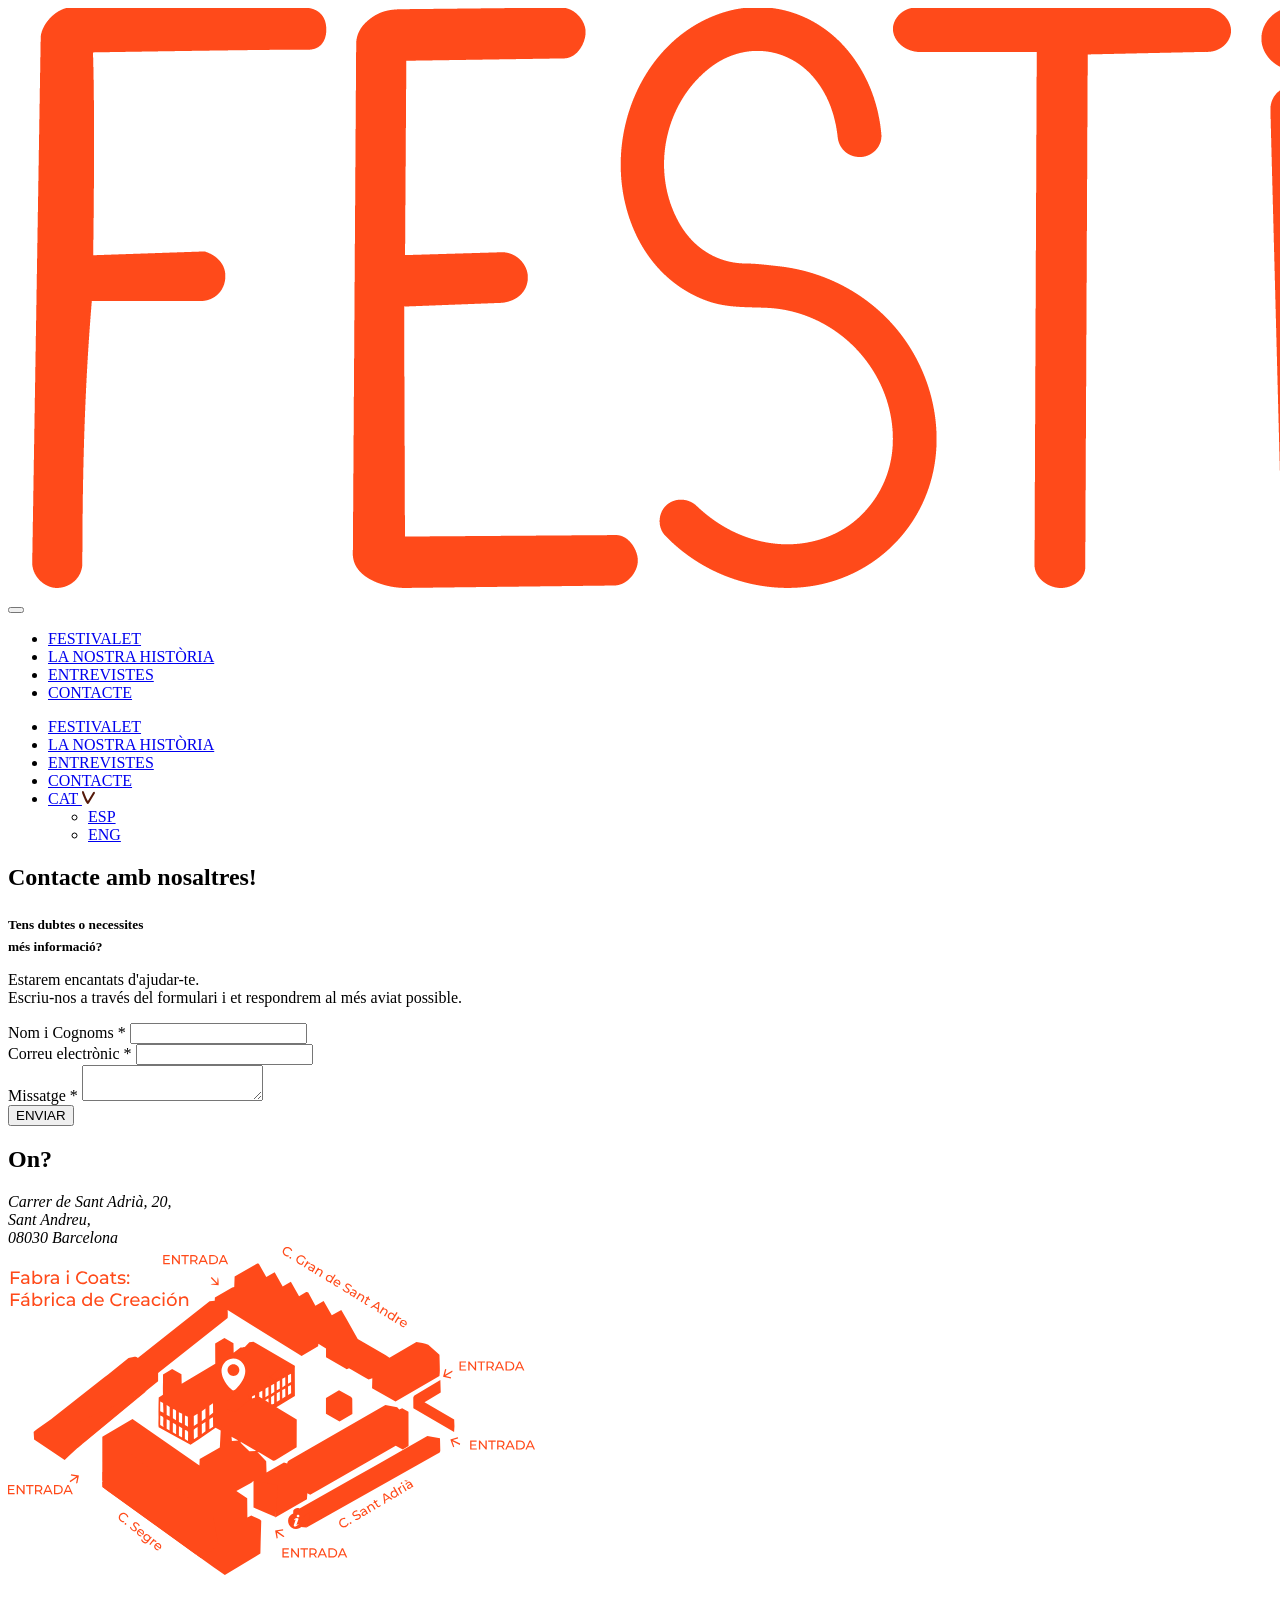
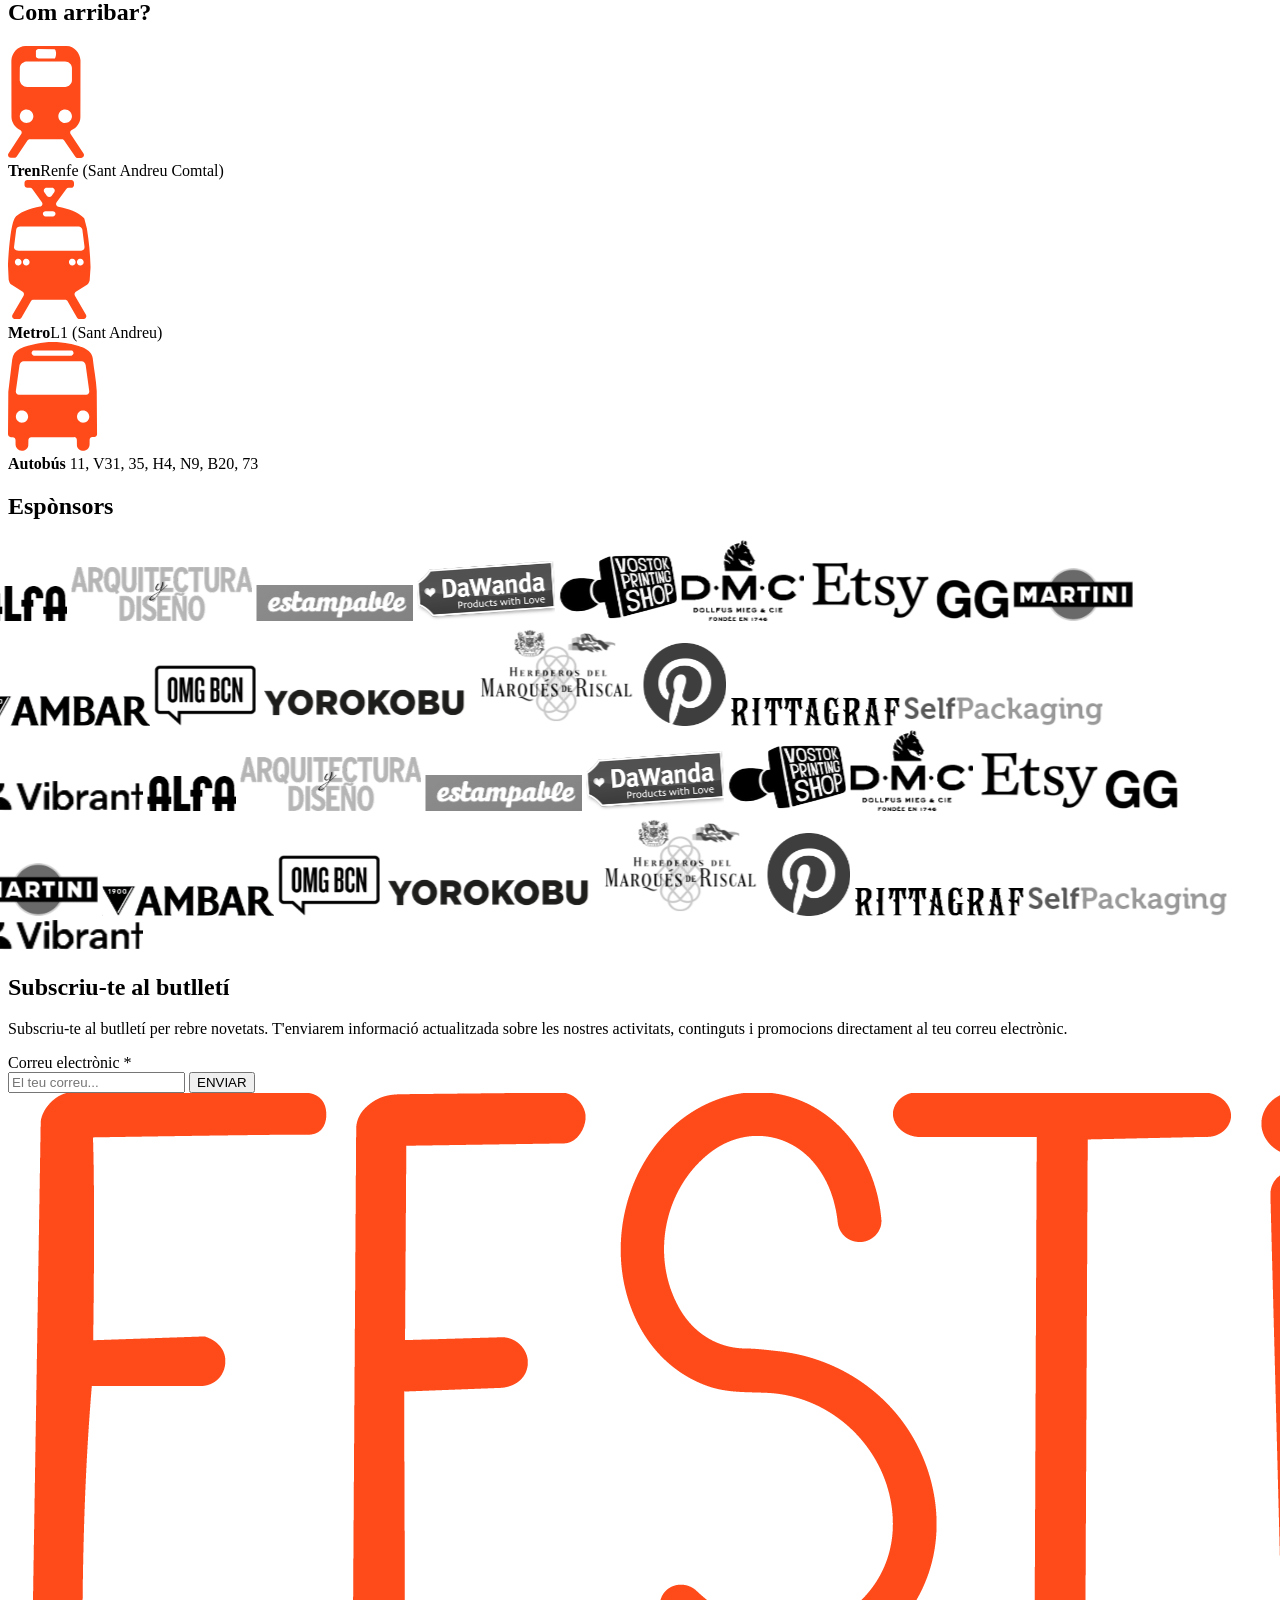
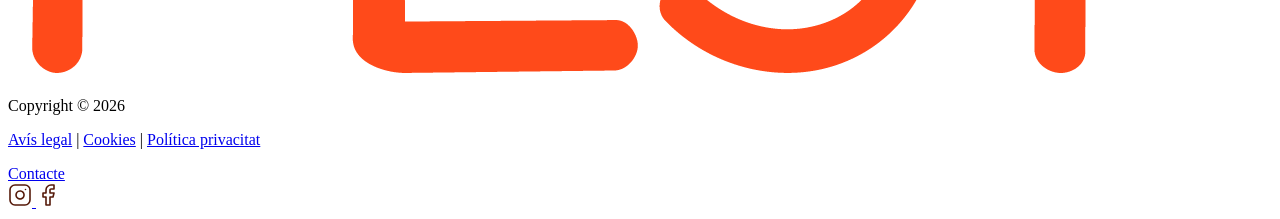
==== commit 7adc5a3d: "web festivalet" ====
--- a/html/contacte.html
+++ b/html/contacte.html
@@ -19,8 +19,8 @@
     
 <header>
     <div class="logo">
-        <a href="../index.html">
-            <img src="logo/logo.png" alt="Festivalet logo">
+        <a href="index.html">
+            <img src="../logo/logo.png" alt="Festivalet logo">
         </a>
     </div>
 
@@ -50,7 +50,7 @@
             <li class="dropdown-idioma">
                 <a href="#" class="enllac-idioma">
                     CAT
-                    <img src="home/fletxa.svg" class="mini-icona" alt="Canviar idioma">
+                    <img src="../home/fletxa.svg" class="mini-icona" alt="Canviar idioma">
                 </a>
 
                 <ul class="submenu-idiomes">
@@ -116,7 +116,7 @@
       </address>
     </div>
     <div class="mapa-isometric">
-      <img src="festivalet/mapa.svg" alt="Mapa">
+      <img src="../festivalet/mapa.svg" alt="Mapa">
     </div>
   </div>
 
@@ -125,15 +125,15 @@
     <h2>Com arribar?</h2>
     <div class="transports-flex">
       <div class="transport-item">
-        <img src="festivalet/tren.svg" class="icona-transport">
+        <img src="../festivalet/tren.svg" class="icona-transport">
         <div class="transport-text"><strong>Tren</strong><span>Renfe (Sant Andreu Comtal)</span></div>
       </div>
-      <div class="transport-item">
-        <img src="festivalet/metro.svg" class="icona-transport">
+      <div class="../transport-item">
+        <img src="../festivalet/metro.svg" class="icona-transport">
         <div class="transport-text"><strong>Metro</strong><span>L1 (Sant Andreu)</span></div>
       </div>
       <div class="transport-item">
-        <img src="festivalet/bus.svg" class="icona-transport">
+        <img src="../festivalet/bus.svg" class="icona-transport">
         <div class="transport-text"><strong>Autobús</strong><span class="linies-bus">
   11, V31, 35, H4,
  N9, B20, 73
@@ -149,23 +149,23 @@
     <h2>Espònsors</h2>
     <div class="sponsors-wrapper">
         <div class="logos">
-            <img src="esponsors/esponsors_1.svg">
-            <img src="esponsors/esponsors_2.svg">
-            <img src="esponsors/esponsors_3.svg">
-            <img src="esponsors/esponsors_4.svg">
-            <img src="esponsors/esponsors_5.svg">
-            <img src="esponsors/esponsors_6.svg">
-            <img src="esponsors/esponsors_7.svg">
-            <img src="esponsors/esponsors_8.svg">
-            <img src="esponsors/esponsors_9.svg">
-            <img src="esponsors/esponsors_10.svg">
-            <img src="esponsors/esponsors_11.svg">
-            <img src="esponsors/esponsors_12.svg">
-            <img src="esponsors/esponsors_13.svg">
-            <img src="esponsors/esponsors_14.svg">
-            <img src="esponsors/esponsors_15.svg">
-            <img src="esponsors/esponsors_16.svg">
-            <img src="esponsors/esponsors_17.svg">
+            <img src="../esponsors/esponsors_1.svg">
+            <img src="../esponsors/esponsors_2.svg">
+            <img src="../esponsors/esponsors_3.svg">
+            <img src="../esponsors/esponsors_4.svg">
+            <img src="../esponsors/esponsors_5.svg">
+            <img src="../esponsors/esponsors_6.svg">
+            <img src="../esponsors/esponsors_7.svg">
+            <img src="../esponsors/esponsors_8.svg">
+            <img src="../esponsors/esponsors_9.svg">
+            <img src="../esponsors/esponsors_10.svg">
+            <img src="../esponsors/esponsors_11.svg">
+            <img src="../esponsors/esponsors_12.svg">
+            <img src="../esponsors/esponsors_13.svg">
+            <img src="../esponsors/esponsors_14.svg">
+            <img src="../esponsors/esponsors_15.svg">
+            <img src="../esponsors/esponsors_16.svg">
+            <img src="../esponsors/esponsors_17.svg">
         </div>
     </div>
 </section>
@@ -196,7 +196,7 @@
 <footer>
     <div class="footer-left">
         <a href="index.html">
-            <img src="logo/logo.png" alt="Festivalet logo">
+            <img src="../logo/logo.png" alt="Festivalet logo">
         </a>
     </div>
 
@@ -213,16 +213,16 @@
         <a href="contacte.html" class="footer-link">Contacte</a>
         <div class="social-icons">
             <a href="https://www.instagram.com/festivaletbcn/" target="_blank" rel="noopener noreferrer">
-                <img src="icones/instagram.svg" alt="Instagram">
+                <img src="../icones/instagram.svg" alt="Instagram">
             </a>
             <a href="https://www.facebook.com/festivalet" target="_blank" rel="noopener noreferrer">
-                <img src="icones/facebook.svg" alt="Facebook">
+                <img src="../icones/facebook.svg" alt="Facebook">
             </a>
         </div>
     </div>
 </footer>
 
-<script src="jss/contacte.js"></script>
+<script src="../jss/contacte.js"></script>
        
        
         
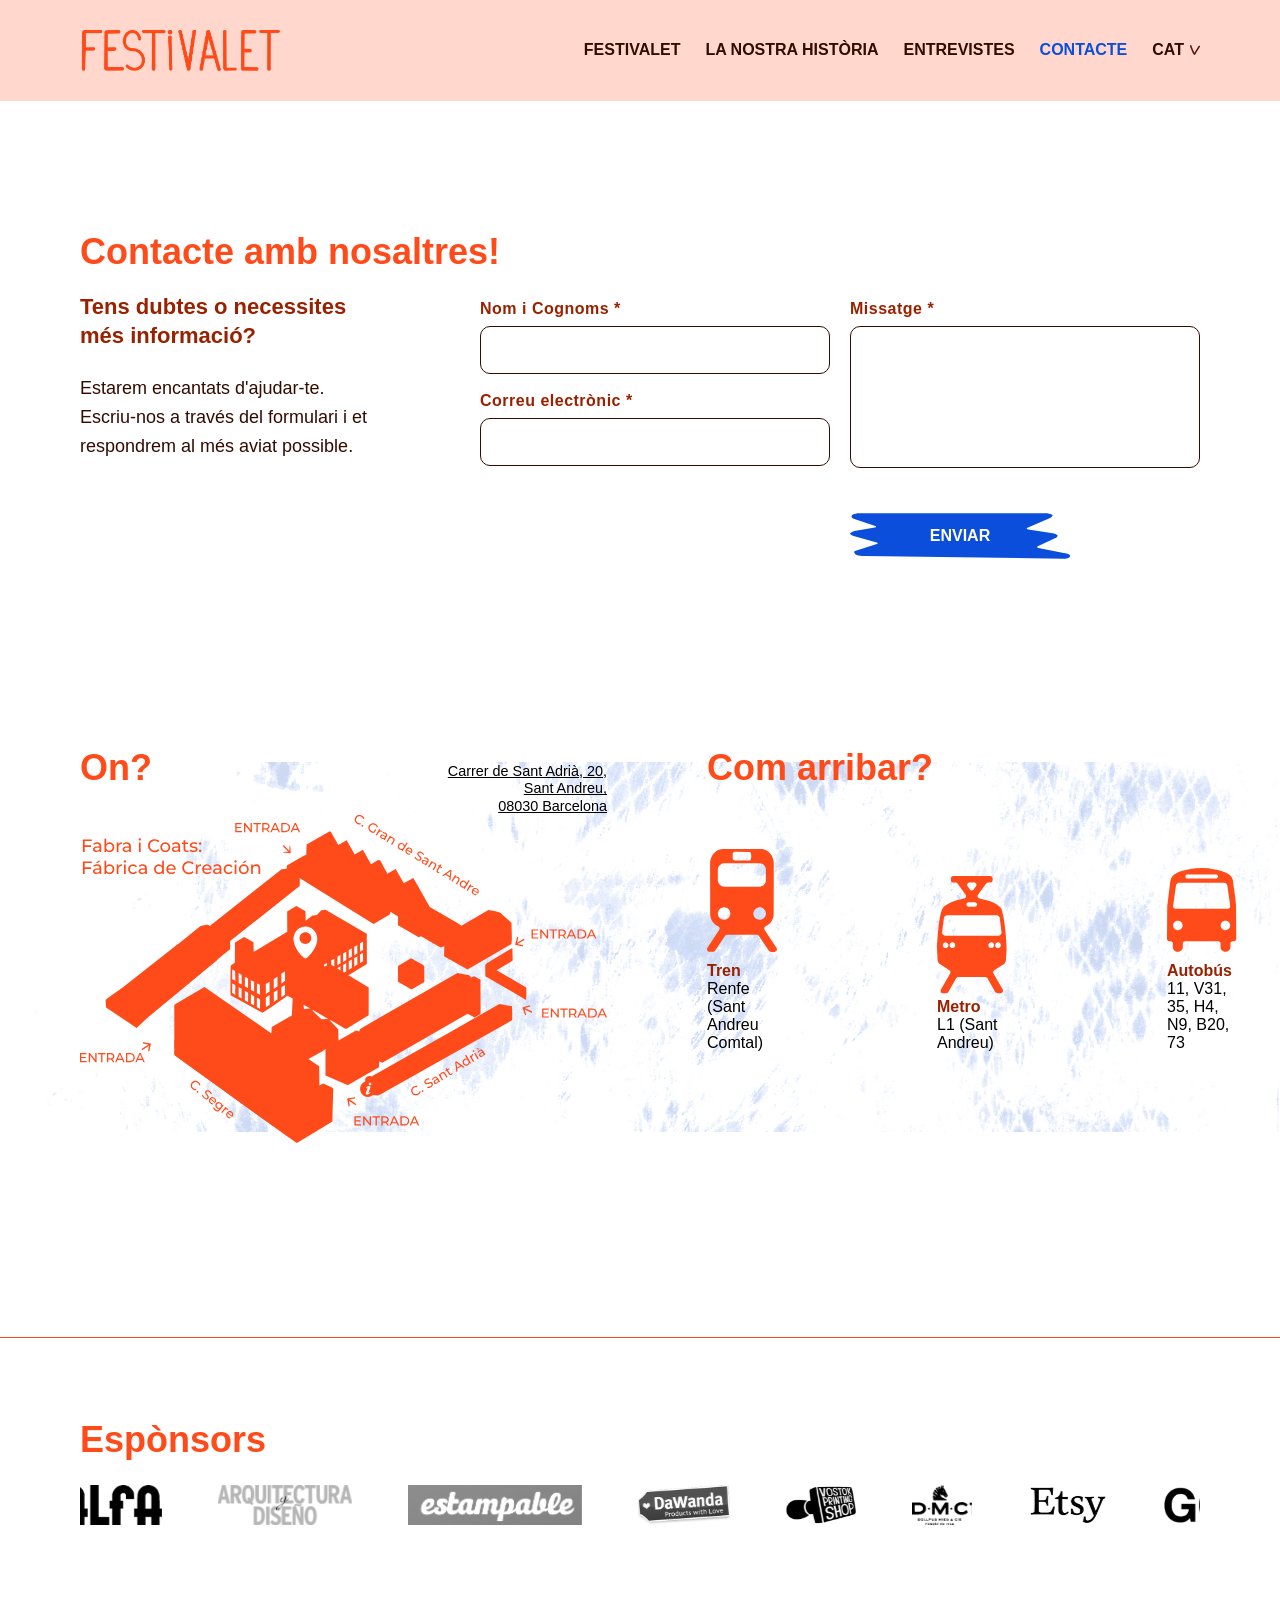
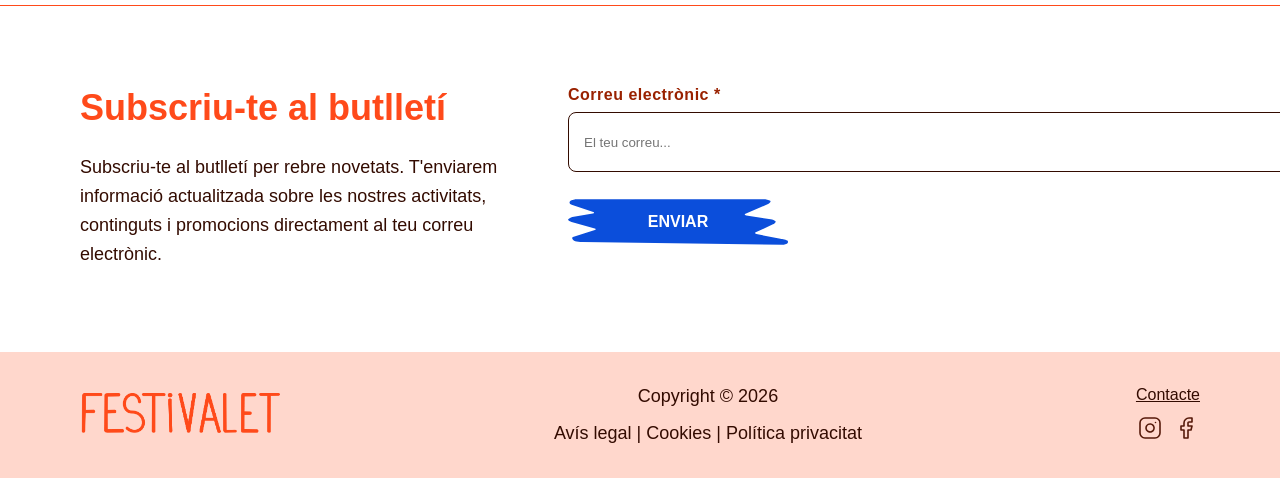
==== commit 94bef2ea: "web festivalet" ====
--- a/html/contacte.html
+++ b/html/contacte.html
@@ -12,7 +12,7 @@
         <meta property="og:url" content="https://www.festivalet.cat">
         <meta property="og:image" content="https://www.festivalet.cat/IMATGES/logo.png">
 
-        <link rel="stylesheet" href="css/contacte.css">
+        <link rel="stylesheet" href="../css/contacte.css">
     </head>
     <body>
     
--- a/css/contacte.css
+++ b/css/contacte.css
@@ -0,0 +1,1530 @@
+/* =========================================
+   VARIABLES I CONFIGURACIÓ GENERAL
+   ========================================= */
+:root {
+  --marro-fosc: #330B00;
+  --taronja-viu: #FF4A1A;
+  --blanc: #FFFFFF;
+  --teula: #992100;
+  --carn-clar: #FFD7CC;
+  --blau-electric: #0B4EDB;
+  --blau-clar: #CFDDFC;
+}
+
+* {
+  margin: 0;
+  padding: 0;
+  box-sizing: border-box;
+}
+
+html,
+body {
+  width: 100%;
+  overflow-x: hidden;
+}
+
+body {
+  font-family: 'Montserrat', sans-serif;
+}
+
+.btn-custom {
+  width: 180px;
+  height: 52px;
+  margin-top: 20px;
+  margin-bottom: 20px;
+  background-image: url("../icones/boto.svg");
+  background-size: contain;
+  background-position: center;
+  background-repeat: no-repeat;
+  border: none;
+  background-color: transparent;
+  display: flex;
+  align-items: center;
+  justify-content: center;
+  color: white;
+  font-size: 14px;
+  font-weight: 700;
+  text-decoration: none;
+  cursor: pointer;
+  transition: transform 0.3s ease,
+              opacity 0.3s ease,
+              filter 0.3s ease;
+}
+
+.info-icon {
+  width: 80px;
+  height: auto;
+  margin-top: 20px;
+  margin-bottom: 20px;
+  display: block;
+  cursor: pointer;
+  transition: transform 0.3s ease,
+              opacity 0.3s ease,
+              filter 0.3s ease;
+}
+
+.info-icon:hover {
+  transform: scale(1.05);
+  opacity: 0.9;
+}
+
+.btn-custom,
+.wrapper-centrat {
+  width: 180px;
+  height: 52px;
+  margin-top: 20px;
+  margin-bottom: 20px;
+  background-image: url("../icones/boto.svg");
+  background-size: contain;
+  background-position: center;
+  background-repeat: no-repeat;
+  border: none;
+  background-color: transparent;
+  display: flex;
+  align-items: center;
+  justify-content: center;
+  color: white;
+  font-size: 14px;
+  font-weight: 700;
+  text-decoration: none;
+  cursor: pointer;
+  transition: transform 0.3s ease,
+              opacity 0.3s ease,
+              filter 0.3s ease;
+}
+
+.wrapper-centrat {
+  margin-left: auto;
+  margin-right: auto;
+}
+
+a {
+  color: var(--marro-fosc);
+  transition: color 0.3s ease;
+}
+
+a:hover {
+  color: var(--taronja-viu);
+}
+
+/* =========================================
+   CONTENIDOR GLOBAL
+   ========================================= */
+
+:root {
+  --marge-lateral: 80px;
+  --espai-seccions: 80px;
+}
+
+/* =========================================
+   MARGES GLOBALS
+   ========================================= */
+
+section,
+footer {
+  padding-left: var(--marge-lateral);
+  padding-right: var(--marge-lateral);
+}
+
+section {
+  padding-top: var(--espai-seccions);
+  padding-bottom: var(--espai-seccions);
+}
+
+header {
+  padding: 30px var(--marge-lateral);
+}
+
+/* =========================================
+   ESTILS TEXTOS GENERALS
+   ========================================= */
+h1 {
+  color: var(--blanc);
+  font-size: 100px;
+  font-weight: 700;
+  line-height: 1.1;
+  margin-bottom: 24px;
+  text-transform: lowercase !important;
+}
+
+h2 {
+  color: var(--taronja-viu);
+  font-size: 36px;
+  font-weight: 600;
+  margin-bottom: 24px;
+  text-align: left;
+  line-height: 1.2;
+}
+
+sub {
+  color: var(--teula);
+  font-size: 22px;
+  font-weight: 600;
+  margin-bottom: 24px;
+  display: block;
+  text-align: center;
+  line-height: 1.3;
+}
+
+label {
+  color: var(--teula);
+  font-size: 16px;
+  font-weight: 600;
+  margin-bottom: 8px;
+  display: block;
+  letter-spacing: 0.5px;
+}
+
+p {
+  color: var(--marro-fosc);
+  font-size: 18px;
+  font-weight: 400;
+  margin-bottom: 20px;
+  line-height: 1.6;
+}
+
+p:last-child,
+h2:last-child {
+  margin-bottom: 0;
+}
+
+.date,
+figcaption {
+  font-size: 16px;
+  font-weight: 600;
+  color: var(--taronja-viu);
+  text-transform: uppercase;
+  letter-spacing: 1px;
+}
+
+/* =========================================
+  HEADER I NAVEGACIÓ
+   ========================================= */
+header {
+  background-color: var(--carn-clar);
+  display: flex;
+  justify-content: space-between;
+  align-items: center;
+  padding: 30px 80px; 
+  position: fixed; 
+  top: 0; 
+  left: 0;
+  width: 100%;
+  z-index: 1000;
+  box-sizing: border-box; 
+}
+
+.logo img {
+  max-width: 200px;
+  height: auto;
+  display: block;
+}
+
+.logo a {
+  display: block;
+  text-decoration: none;
+  border: none;
+  outline: none;
+}
+
+.logo img {
+  cursor: pointer;
+}
+
+nav ul {
+  display: flex;
+  align-items: center;
+  list-style: none;
+}
+
+nav ul li {
+  margin-left: 25px;
+  position: relative;
+}
+
+nav ul li a {
+  text-decoration: none;
+  font-size: 16px;
+  font-weight: 600;
+  color: var(--marro-fosc);
+  transition: color 0.3s ease; 
+}
+
+nav ul li a:hover {
+  color: var(--blau-electric);
+}
+
+.nav-list {
+  display: flex;
+  align-items: center;
+  list-style: none;
+}
+
+.nav-list li {
+  margin-left: 25px;
+}
+
+.nav-list li a.active, 
+.nav-list-mobil li a.active {
+  color: var(--blau-electric) !important;
+  font-weight: 600;
+}
+
+.dropdown-idioma:hover .enllac-idioma {
+  color: var(--blau-electric);
+}
+
+.enllac-idioma {
+  display: flex;
+  align-items: center;
+  cursor: pointer;
+}
+
+.mini-icona {
+  width: 10px;
+  margin-left: 6px;
+  transition: transform 0.3s;
+}
+
+.submenu-idiomes {
+  display: none;
+  position: absolute;
+  top: 100%;
+  right: 0;
+  background-color: var(--carn-clar);
+  list-style: none;
+  padding: 10px 0;
+  min-width: 80px;
+  border-radius: 4px;
+}
+
+.submenu-idiomes li a {
+  padding: 8px 15px;
+  display: block;
+  text-decoration: none;
+  color: inherit;
+  transition: color 0.3s ease; 
+}
+
+.submenu-idiomes li a:hover {
+  background-color: transparent;
+  color: var(--blau-electric); 
+}
+
+.dropdown-idioma:hover .submenu-idiomes {
+  display: block;
+}
+
+.dropdown-idioma:hover .mini-icona {
+  transform: rotate(180deg);
+}
+
+.menu-toggle, .nav-mobil {
+  display: none;
+}
+
+
+/* =========================================
+   SECCIÓ CONTACTE
+   ========================================= */
+
+.contact-container {
+  display: flex;
+  justify-content: space-between;
+  align-items: flex-start;
+  gap: 40px;
+  padding-left: var(--marge-lateral);
+  padding-right: var(--marge-lateral);
+  padding-top: var(--espai-seccions);
+  padding-bottom: var(--espai-seccions);
+  margin-top: 150px;
+}
+
+/* TEXT ESQUERRA */
+
+.info-section {
+  flex: 1;
+  max-width: 360px;
+}
+
+.info-section h2 {
+  color: var(--taronja-viu);
+  margin-bottom: 20px;
+  font-weight: 600;
+  white-space: nowrap;
+}
+
+.info-section sub {
+  display: block;
+  color: var(--teula);
+  margin-bottom: 24px;
+  text-align: left;
+  font-weight: 500;
+}
+
+.info-section p {
+  color: var(--marro-fosc);
+}
+
+/* =========================================
+   FORMULARI
+   ========================================= */
+
+.form-section {
+  flex: 2.5;
+  display: grid;
+  grid-template-columns: 1fr 1fr;
+  gap: 20px;
+  width: 100%;
+  margin-top: 70px;
+}
+
+/* COLUMNES */
+
+.inputs-column,
+.textarea-column {
+  display: flex;
+  flex-direction: column;
+  gap: 18px;
+}
+
+/* LABELS */
+
+.form-group label {
+  color: var(--teula);
+  font-size: 16px;
+  font-weight: 600;
+  margin-bottom: 8px;
+  display: block;
+}
+
+/* INPUTS */
+
+.form-section input,
+.form-section textarea {
+  width: 100%;
+  border: 1px solid var(--marro-fosc);
+  border-radius: 10px;
+  padding: 14px 16px;
+  background: transparent;
+  font-size: 16px;
+  font-family: inherit;
+  outline: none;
+  box-sizing: border-box;
+}
+
+.form-section input:focus,
+.form-section textarea:focus {
+  border-color: var(--blau-electric);
+}
+
+/* TEXTAREA */
+
+.form-section textarea {
+  height: 142px;
+  resize: none;
+}
+
+/* BOTÓ */
+
+.button-container {
+  display: flex;
+  justify-content: flex-start;
+  margin-top: -4px;
+}
+
+.btn-custom {
+  width: 220px;
+  height: 60px;
+  background-image: url("../icones/boto.svg");
+  background-size: 100% 100%;
+  background-repeat: no-repeat;
+  background-color: transparent;
+  border: none;
+  color: var(--blanc);
+  font-size: 16px;
+  font-weight: 700;
+  cursor: pointer;
+  display: flex;
+  align-items: center;
+  justify-content: center;
+}
+
+.btn-custom:hover {
+  opacity: 0.8;
+}
+
+/* MISSATGE */
+
+#thanksforjoining {
+  display: none;
+  flex-direction: column;
+  align-items: flex-start;
+  gap: 0;
+  margin-top: 40px;
+}
+
+#thanksforjoining h3,
+#thanksforjoining p {
+  margin: 0;
+}
+
+/* =========================================
+   UBICACIÓ TRANSPORT
+   ========================================= */
+.ubicacio-transport {
+  display: flex;
+  flex-direction: row;
+  justify-content: flex-start; 
+  align-items: flex-start;
+  gap: 100px !important; 
+  background-image: url('../festivalet/fons.svg');
+  background-size: contain;
+  background-repeat: no-repeat;
+  background-position: center;
+  padding-top: var(--espai-seccions);
+  padding-bottom: var(--espai-seccions);
+  min-height: 400px;
+  text-align: left;
+}
+
+.header-inline {
+  display: flex;
+  align-items: flex-start;
+  gap: 5px;
+  margin-bottom: 20px;
+}
+
+.columna-on, .columna-arribar {
+  flex: 1; 
+}
+
+address {
+  font-style: normal;
+  text-decoration: underline;
+  font-size: 0.9rem;
+  line-height: 1.2;
+  text-align: right;
+  margin-top: -50px;    
+  margin-left: 350px;
+  display: block;
+}
+
+.transports-flex {
+  display: flex;
+  flex-wrap: nowrap; 
+  gap: 160px;
+  margin-top: 60px; 
+  align-items: flex-end;
+}
+
+.transport-item {
+  display: flex;
+  flex-direction: column;
+  align-items: flex-start;
+  gap: 10px;
+}
+
+.icona-transport {
+  width: 70px;
+  height: auto;
+}
+
+.transport-text strong {
+  display: block;
+  color: var(--teula);
+}
+
+/* =========================================
+   SPONSORS
+   ========================================= */
+.sponsors {
+  border-top: 1px solid var(--taronja-viu);
+  margin-top: 110px;
+}
+
+.sponsors-wrapper {
+  overflow: hidden;
+}
+
+.logos {
+  display: flex;
+  gap: 56px;
+  width: max-content;
+}
+
+.logos img {
+  height: 40px;
+}
+
+@keyframes sponsors-scroll {
+  from {
+    transform: translateX(0);
+  }
+
+  to {
+    transform: translateX(-50%);
+  }
+}
+
+/* =========================================
+   NEWSLETTER
+   ========================================= */
+.newsletter {
+  display: flex;
+  gap: 40px;
+
+  border-top: 1px solid var(--taronja-viu);
+}
+
+.newsletter-left {
+  flex: 0 0 40%;
+}
+
+.newsletter-right {
+  flex: 1;
+  max-width: 500px;
+}
+
+.newsletter-right input {
+  width: 174%;
+  height: 60px;
+  border: 1px solid var(--marro-fosc);
+  border-radius: 8px;
+  padding: 0 15px;
+}
+
+/* =========================================
+   FOOTER
+   ========================================= */
+footer {
+  background-color: var(--carn-clar);
+  display: flex;
+  justify-content: space-between;
+  align-items: center;
+  padding: 30px 80px;
+}
+
+.footer-left img {
+  width: 200px;
+  height: auto;
+}
+
+.footer-center {
+  display: flex;
+  flex-direction: column;
+  align-items: center;
+  justify-content: center;
+  text-align: center;
+  gap: 8px;
+}
+
+.footer-center p {
+  margin: 0;
+}
+
+.footer-center a {
+  color: var(--marro-fosc);
+  text-decoration: none;
+  transition: color 0.3s ease;
+}
+
+.footer-center a:hover {
+  color: var(--taronja-viu);
+}
+
+.footer-right {
+  display: flex;
+  flex-direction: column;
+  align-items: center;
+  justify-content: center;
+  gap: 12px;
+  text-align: center;
+}
+
+.social-icons {
+  display: flex;
+  align-items: center;
+  justify-content: center;
+  gap: 12px;
+}
+
+@media screen and (max-width: 1024px) and (min-width: 431px) {
+
+  header,
+  section,
+  footer,
+  .festivalet,
+  .festivalet-entrada,
+  .festivalet-participants,
+  .festivalet-gastronomia,
+  .ubicacio-transport,
+  .allotjaments-section,
+  .faqs-section,
+  .newsletter,
+  .contact-container,
+  .sponsors,
+  .footer {
+    padding-left: 40px !important;
+    padding-right: 40px !important;
+    margin-left: 0;
+    margin-right: 0;
+  }
+
+  header {
+    display: flex;
+    justify-content: space-between;
+    align-items: center;
+
+    height: 70px;
+    width: 100%;
+
+    padding-left: 40px !important;
+    padding-right: 40px !important;
+
+    position: fixed;
+    top: 0;
+    left: 0;
+
+    background-color: var(--carn-clar);
+
+    z-index: 2001;
+
+    box-sizing: border-box;
+  }
+
+  .logo img {
+    width: clamp(150px, 18vw, 190px);
+    max-width: 190px;
+    height: auto;
+  }
+
+  .nav-list {
+    display: flex !important;
+    align-items: center;
+    justify-content: flex-end;
+
+    gap: clamp(10px, 2vw, 22px);
+
+    list-style: none;
+
+    margin: 0;
+    padding: 0;
+  }
+
+  .nav-list li {
+    margin: 0;
+  }
+
+  .nav-list li a {
+    font-size: clamp(11px, 1.3vw, 13px);
+
+    text-decoration: none;
+    color: var(--marro-fosc);
+
+    font-weight: 600;
+    text-transform: uppercase;
+  }
+
+  .menu-toggle,
+  .nav-mobil {
+    display: none !important;
+  }
+
+  .contact-container {
+    display: block;
+
+    padding: 20px 80px 50px 80px;
+
+    margin-top: 170px;
+  }
+
+  .info-section {
+    max-width: 100%;
+  }
+
+  .info-section h2 {
+    font-size: 36px;
+
+    white-space: normal;
+
+    margin-bottom: 18px;
+  }
+
+  .info-section sub {
+    text-align: left;
+
+    font-size: 18px;
+
+    margin-bottom: 18px;
+  }
+
+  .info-section p {
+    font-size: 16px;
+
+    max-width: 850px;
+  }
+
+  .form-section {
+    display: grid;
+
+    grid-template-columns: 1fr 1fr;
+
+    gap: 24px;
+
+    margin-top: 45px;
+  }
+
+  .form-section textarea {
+    height: 138px;
+  }
+
+  .button-container {
+    justify-content: flex-start;
+
+    margin-top: 0;
+  }
+
+  #thanksforjoining {
+    display: none;
+  }
+
+  /* =========================================
+     UBICACIÓ I TRANSPORT
+     ========================================= */
+
+  .ubicacio-transport {
+    display: flex;
+    flex-direction: column;
+
+    gap: clamp(80px, 12vw, 180px);
+
+    margin-top: 40px;
+
+    padding-bottom: 40px;
+
+    padding-left: clamp(8px, 2vw, 20px);
+    padding-right: clamp(8px, 2vw, 20px);
+
+    overflow: hidden;
+
+    box-sizing: border-box;
+
+    background-image: url('../contacte/fons.svg');
+    background-size: cover;
+    background-position: center;
+    background-repeat: no-repeat;
+  }
+
+  /* ON */
+
+  .header-inline {
+    display: grid;
+
+    grid-template-columns: 1fr auto 1fr;
+
+    align-items: start;
+
+    width: 100%;
+    max-width: 900px;
+
+    margin-bottom: clamp(40px, 8vw, 120px);
+  }
+
+  /* TÍTOL */
+
+  .header-inline h2 {
+    justify-self: start;
+
+    margin: 0;
+    margin-left: 40px;
+  }
+
+  /* ADREÇA */
+
+  address {
+    justify-self: end;
+
+    margin-left: auto;
+    margin-right: -250px;
+
+    max-width: 220px;
+
+    text-align: right;
+    line-height: 1.3;
+
+    font-style: normal;
+
+    margin-top: -60px;
+  }
+
+  /* MAPA */
+
+  .mapa-isometric {
+    display: flex;
+    justify-content: center;
+
+    width: 100%;
+
+    margin-left: 130px;
+  }
+
+  .mapa-isometric img {
+    width: min(420px, 95%);
+    height: auto;
+
+    display: block;
+  }
+
+  /* COM ARRIBAR */
+
+  .columna-arribar {
+    margin-top: clamp(60px, 10vw, 160px);
+  }
+
+  /* TRANSPORTS */
+
+  .transports-flex {
+    display: flex;
+
+    justify-content: space-between;
+    align-items: flex-end;
+
+    flex-wrap: nowrap;
+
+    width: 100%;
+
+    padding-left: clamp(30px, 6vw, 140px);
+    padding-right: clamp(30px, 6vw, 140px);
+
+    margin-top: 60px;
+  }
+
+  /* COLOR TREN METRO BUS */
+
+  .transport-text strong {
+    color: var(--teula);
+  }
+
+  /* ITEMS */
+
+  .transport-item {
+    flex: 0 1 auto;
+
+    min-width: 90px;
+    max-width: 180px;
+
+    display: flex;
+    flex-direction: column;
+    align-items: center;
+
+    text-align: center;
+  }
+
+  /* ICONES FIXES */
+
+  .icona-transport {
+    width: clamp(60px, 8vw, 90px);
+
+    height: auto;
+  }
+
+  /* =========================================
+     NEWSLETTER
+     ========================================= */
+
+  .newsletter {
+    display: flex !important;
+    flex-direction: column !important;
+
+    gap: 40px;
+
+    padding-top: 50px;
+    padding-bottom: 50px !important;
+  }
+
+  .newsletter-left,
+  .newsletter-right {
+    width: 100%;
+    max-width: 100%;
+  }
+
+  .newsletter-right {
+    margin-top: 0;
+  }
+
+  .newsletter-right input {
+    width: 100%;
+  }
+
+  /* --- BOTONS --- */
+
+  .btn-custom,
+  .wrapper-centrat {
+    width: 220px;
+    height: 65px;
+  }
+
+  .btn-custom:hover,
+  .wrapper-centrat:hover {
+    filter: brightness(1.1);
+  }
+
+  .info-icon:hover {
+    transform: scale(1.08);
+  }
+}
+
+
+@media (max-width: 430px) {
+
+  /* =========================================
+     AJUSTOS GENERALS
+     ========================================= */
+
+  header,
+  section,
+  footer,
+  .festivalet,
+  .fira,
+  .entrevistes,
+  .sponsors,
+  .newsletter {
+    padding-left: 20px !important;
+    padding-right: 20px !important;
+    width: 100% !important;
+    box-sizing: border-box !important;
+  }
+
+  h1 {
+    font-size: 35px;
+    word-wrap: break-word;
+  }
+
+  h2 {
+    font-size: 28px;
+    line-height: 1.2;
+  }
+
+  p {
+    font-size: 16px;
+  }
+
+  sub {
+    display: block;
+    color: var(--teula);
+    font-size: 20px;
+    font-weight: 600;
+    line-height: 1.2;
+    text-align: center;
+    margin-bottom: 20px;
+    padding: 0;
+  }
+
+  label {
+    display: block;
+    color: var(--teula);
+    font-size: 15px;
+    font-weight: 600;
+    line-height: 1.4;
+    letter-spacing: 0.3px;
+    margin-bottom: 6px;
+    padding: 0;
+  }
+
+  .text-ordinador {
+    display: none !important;
+  }
+
+  .text-mobil {
+    display: block !important;
+  }
+
+  section,
+  .seccio-on,
+  .seccio-arribar,
+  .contact-container {
+    margin-bottom: 80px !important;
+  }
+
+  /* =========================================
+     LOGO NAV
+     ========================================= */
+
+  .logo img {
+    width: 150px;
+    max-width: 150px;
+  }
+
+  .nav-list {
+    display: none !important;
+  }
+
+  /* =========================================
+     HEADER
+     ========================================= */
+
+  header {
+    display: flex;
+    justify-content: space-between;
+    align-items: center;
+    height: 65px;
+    position: fixed;
+    background-color: var(--carn-clar);
+    z-index: 2001;
+  }
+
+  .menu-toggle {
+    display: flex;
+    flex-direction: column;
+    justify-content: space-between;
+    width: 25px;
+    height: 18px;
+    background: transparent;
+    border: none;
+    cursor: pointer;
+    padding: 0;
+    position: relative;
+    z-index: 2005;
+  }
+
+  .menu-toggle .bar {
+    display: block;
+    width: 100%;
+    height: 2px;
+    background-color: var(--marro-fosc);
+    border-radius: 5px;
+    transition: all 0.3s ease-in-out;
+  }
+
+  .menu-toggle.active .bar:nth-child(1) {
+    transform: translateY(8px) rotate(45deg);
+  }
+
+  .menu-toggle.active .bar:nth-child(2) {
+    opacity: 0;
+  }
+
+  .menu-toggle.active .bar:nth-child(3) {
+    transform: translateY(-8px) rotate(-45deg);
+  }
+
+  .nav-mobil {
+    position: absolute;
+    top: 65px;
+    left: 0;
+    width: 100%;
+    background-color: var(--carn-clar);
+    display: flex;
+    flex-direction: column;
+    align-items: center;
+    max-height: 0;
+    overflow: hidden;
+    opacity: 0;
+    transition:
+      max-height 0.5s ease-in-out,
+      opacity 0.3s ease;
+    pointer-events: none;
+    z-index: 2000;
+  }
+
+  .nav-mobil.active {
+    max-height: 500px;
+    opacity: 1;
+    pointer-events: auto;
+    padding: 40px 0;
+    border-bottom-left-radius: 24px;
+    border-bottom-right-radius: 24px;
+  }
+
+  .nav-list-mobil {
+    list-style: none;
+    padding: 0;
+    margin: 0;
+    display: flex;
+    flex-direction: column;
+    gap: 30px;
+    text-align: center;
+  }
+
+  .nav-list-mobil li a {
+    display: block;
+    text-decoration: none;
+    color: var(--marro-fosc) !important;
+    font-size: 18px;
+    font-weight: 600;
+    text-transform: uppercase;
+    transition: all 0.3s ease;
+  }
+
+  .nav-list-mobil li a:hover,
+  .nav-list-mobil li a:active {
+    color: var(--blau-electric) !important;
+    transform: scale(1.05);
+  }
+
+  /* =========================================
+     UBICACIÓ I TRANSPORT
+     ========================================= */
+
+  .ubicacio-transport {
+    display: flex;
+    flex-direction: column;
+    align-items: center;
+    text-align: center;
+    width: 100%;
+    padding: 80px 40px;
+    overflow: hidden;
+
+    background-image: url('../contacte/fons.svg');
+    background-size: cover;
+    background-position: center;
+    background-repeat: no-repeat;
+  }
+
+  .header-on {
+    display: flex;
+    flex-direction: column;
+    align-items: center;
+    width: 100%;
+    margin-bottom: 30px;
+    padding: 0 10px;
+  }
+
+  .header-on h2,
+  .bloc-dreta h2 {
+    color: var(--taronja-viu);
+    font-size: 2.2rem !important;
+    line-height: 1.1;
+    margin: 0 0 10px 0;
+    word-wrap: break-word;
+    overflow-wrap: break-word;
+    width: 100%;
+    margin-left: 120px;
+  }
+
+  .header-on address {
+    text-align: right;
+    align-self: flex-end;
+    font-style: normal;
+    text-decoration: underline;
+    font-size: 0.95rem;
+    line-height: 1.4;
+    color: var(--marro-fosc);
+    width: 100%;
+    max-width: 250px;
+    margin-right: 60px;
+  }
+
+  .mapa-isometric {
+    width: 100%;
+    max-width: 400px;
+    display: flex;
+    justify-content: center;
+    margin: 40px auto;
+  }
+
+  .mapa-isometric img {
+    width: 90%;
+    height: auto;
+    display: block;
+    object-fit: contain;
+  }
+
+  .bloc-dreta {
+    display: flex;
+    flex-direction: column;
+    align-items: center;
+    width: 100%;
+  }
+
+  .transports-flex {
+    display: flex;
+    flex-direction: row;
+    overflow-x: auto;
+    scroll-snap-type: x mandatory;
+    -webkit-overflow-scrolling: touch;
+    scrollbar-width: none;
+    width: 100%;
+    margin: 0;
+    padding-bottom: 20px;
+  }
+
+  .transports-flex::-webkit-scrollbar {
+    display: none;
+  }
+
+  .transport-item {
+    flex: 0 0 100%;
+    scroll-snap-align: center;
+    display: flex;
+    flex-direction: column;
+    align-items: center;
+    text-align: center;
+    padding: 0 20px;
+    box-sizing: border-box;
+  }
+
+  .icona-transport {
+    width: 70px;
+    height: auto;
+    margin-bottom: 15px;
+  }
+
+  .transport-text strong {
+    display: block;
+    font-size: 1.3rem;
+    margin-bottom: 5px;
+    color: var(--teula);
+  }
+
+  .transport-text span {
+    font-size: 0.95rem;
+    color: var(--marro-fosc);
+  }
+
+  .bloc-dreta::after {
+    content: "";
+    display: block;
+    width: 90px;
+    height: 15px;
+    margin: 15px auto 0 auto;
+    background-repeat: no-repeat;
+    background-size: 15px 15px;
+
+    background-image:
+      radial-gradient(circle, var(--taronja-viu) 5px, transparent 6px),
+      radial-gradient(circle, var(--carn-clar) 5px, transparent 6px),
+      radial-gradient(circle, var(--carn-clar) 5px, transparent 6px);
+
+    background-position:
+      15px center,
+      45px center,
+      75px center;
+
+    transition: none !important;
+  }
+
+  .bloc-dreta.actiu-2::after {
+    background-image:
+      radial-gradient(circle, var(--carn-clar) 5px, transparent 6px),
+      radial-gradient(circle, var(--taronja-viu) 5px, transparent 6px),
+      radial-gradient(circle, var(--carn-clar) 5px, transparent 6px);
+  }
+
+  .bloc-dreta.actiu-3::after {
+    background-image:
+      radial-gradient(circle, var(--carn-clar) 5px, transparent 6px),
+      radial-gradient(circle, var(--carn-clar) 5px, transparent 6px),
+      radial-gradient(circle, var(--taronja-viu) 5px, transparent 6px);
+  }
+
+  /* =========================================
+     SECCIÓ CONTACTE
+     ========================================= */
+
+  .contact-container {
+    display: flex;
+    flex-direction: column;
+    padding: 20px;
+    gap: 10px;
+    margin-bottom: 80px !important;
+  }
+
+  .info-section h2 {
+    margin-top: 0;
+    margin-bottom: 20px;
+  }
+
+  .info-section sub {
+    display: block;
+    color: var(--teula);
+    font-size: 20px;
+    font-weight: 600;
+    line-height: 1.3;
+    text-align: left;
+    margin-bottom: 20px;
+    padding: 0;
+  }
+
+  .info-section p {
+    text-align: left;
+    margin-bottom: 10px;
+    color: var(--marro-fosc);
+    line-height: 1.5;
+  }
+
+  .form-section {
+    display: flex;
+    flex-direction: column;
+    gap: 15px;
+    width: 100%;
+    margin-top: 0;
+  }
+
+  .form-group {
+    display: flex;
+    flex-direction: column;
+    gap: 6px;
+  }
+
+  .form-group label {
+    margin-bottom: 2px;
+    color: var(--teula);
+    font-weight: 600;
+    font-size: 14px;
+  }
+
+  .form-group input,
+  .form-group textarea {
+    background-color: var(--blanc);
+    border: 1px solid var(--marro-fosc);
+    color: var(--marro-fosc);
+    width: 100%;
+    padding: 14px;
+    border-radius: 12px;
+    font-size: 16px;
+    box-sizing: border-box;
+  }
+
+  .form-group textarea {
+    height: 100px;
+    resize: none;
+  }
+
+  .button-container {
+    display: flex;
+    justify-content: flex-start;
+    margin-top: 5px;
+  }
+
+  .submit-btn {
+    width: 100%;
+    max-width: 280px;
+    padding: 15px 40px;
+    font-size: 16px;
+    color: var(--blanc);
+    background-color: var(--teula);
+    border: none;
+    border-radius: 50px;
+    cursor: pointer;
+    font-weight: bold;
+    text-align: center;
+  }
+
+  .hidden-message,
+  #thanksforjoining {
+    display: none;
+    padding: 30px;
+    border-radius: 20px;
+    flex-direction: column;
+    align-items: center;
+    text-align: center;
+    gap: 10px;
+    margin-top: 20px;
+    background-color: var(--carn-clar);
+    width: 100%;
+    box-sizing: border-box;
+  }
+
+  #thanksforjoining h3 {
+    color: var(--teula);
+    font-size: 22px;
+    margin: 0;
+  }
+
+  #thanksforjoining p {
+    color: var(--marro-fosc);
+    margin: 0;
+  }
+
+  /* =========================================
+     SPONSORS
+     ========================================= */
+
+  .sponsors {
+    padding-top: 20px;
+    padding-bottom: 10px !important;
+    margin-bottom: 20px !important;
+  }
+
+  .logos {
+    display: flex;
+    flex-wrap: wrap;
+    justify-content: center;
+    gap: 30px;
+  }
+
+  .logos img {
+    height: 28px;
+    width: auto;
+    object-fit: contain;
+  }
+
+  /* =========================================
+     NEWSLETTER
+     ========================================= */
+
+  .newsletter {
+    display: flex !important;
+    flex-direction: column !important;
+    gap: 30px;
+    padding-top: 50px;
+    padding-bottom: 0 !important;
+    margin-bottom: 30px !important;
+  }
+
+  .newsletter-left,
+  .newsletter-right {
+    width: 100%;
+    max-width: 100%;
+  }
+
+  .newsletter-right {
+    margin-top: 0;
+  }
+
+  .newsletter-form-group {
+    display: flex;
+    flex-direction: column;
+    gap: 15px;
+  }
+
+  .newsletter-right input {
+    width: 100%;
+    height: 60px;
+    border: 1px solid var(--marro-fosc);
+  }
+
+  .veure {
+    width: 100%;
+    min-width: unset;
+    text-align: center;
+  }
+
+  .btn-custom {
+    width: 220px !important;
+    margin-left: 0 !important;
+    margin-right: auto !important;
+  }
+
+  /* =========================================
+     FOOTER
+     ========================================= */
+
+  footer {
+    flex-direction: column;
+    gap: 30px;
+    text-align: center;
+  }
+
+  .footer-left img {
+    margin: 0 auto;
+    width: 150px;
+  }
+
+  .footer-center,
+  .footer-right {
+    align-items: center;
+  }
+}
